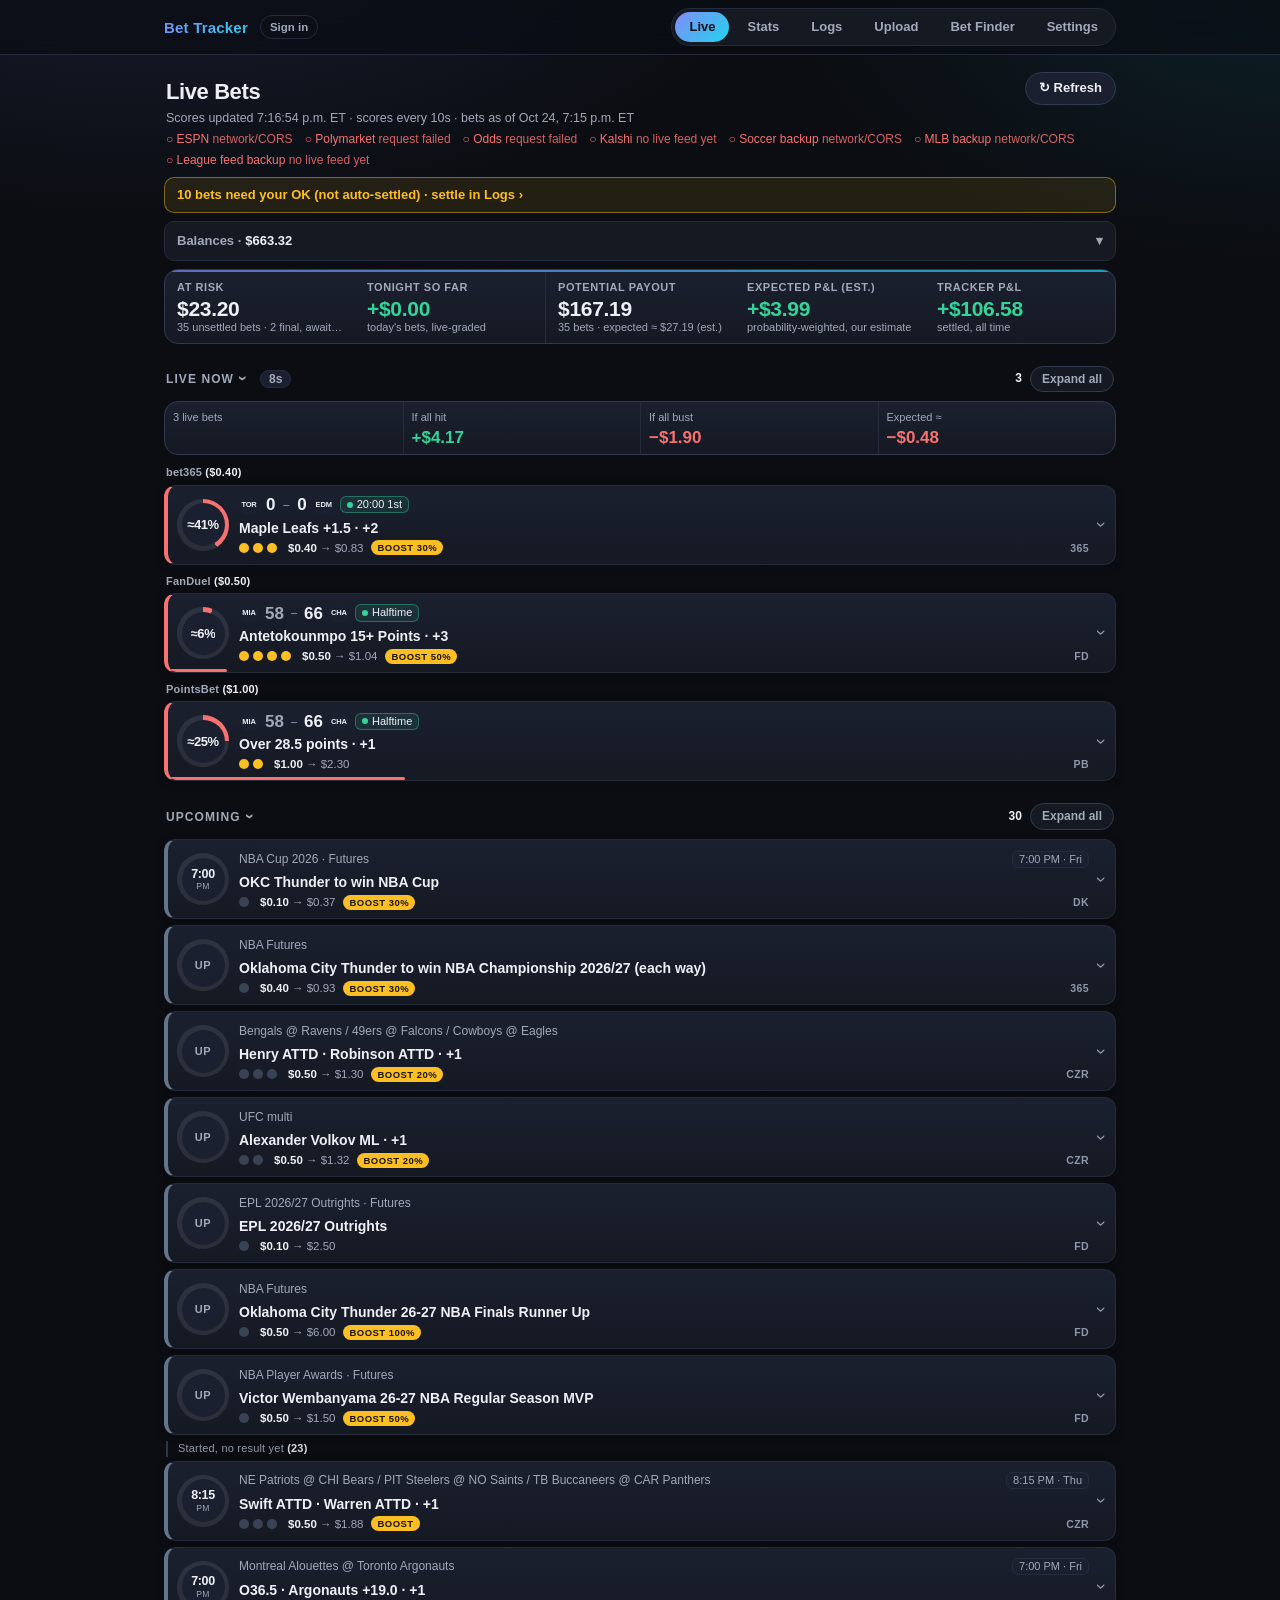
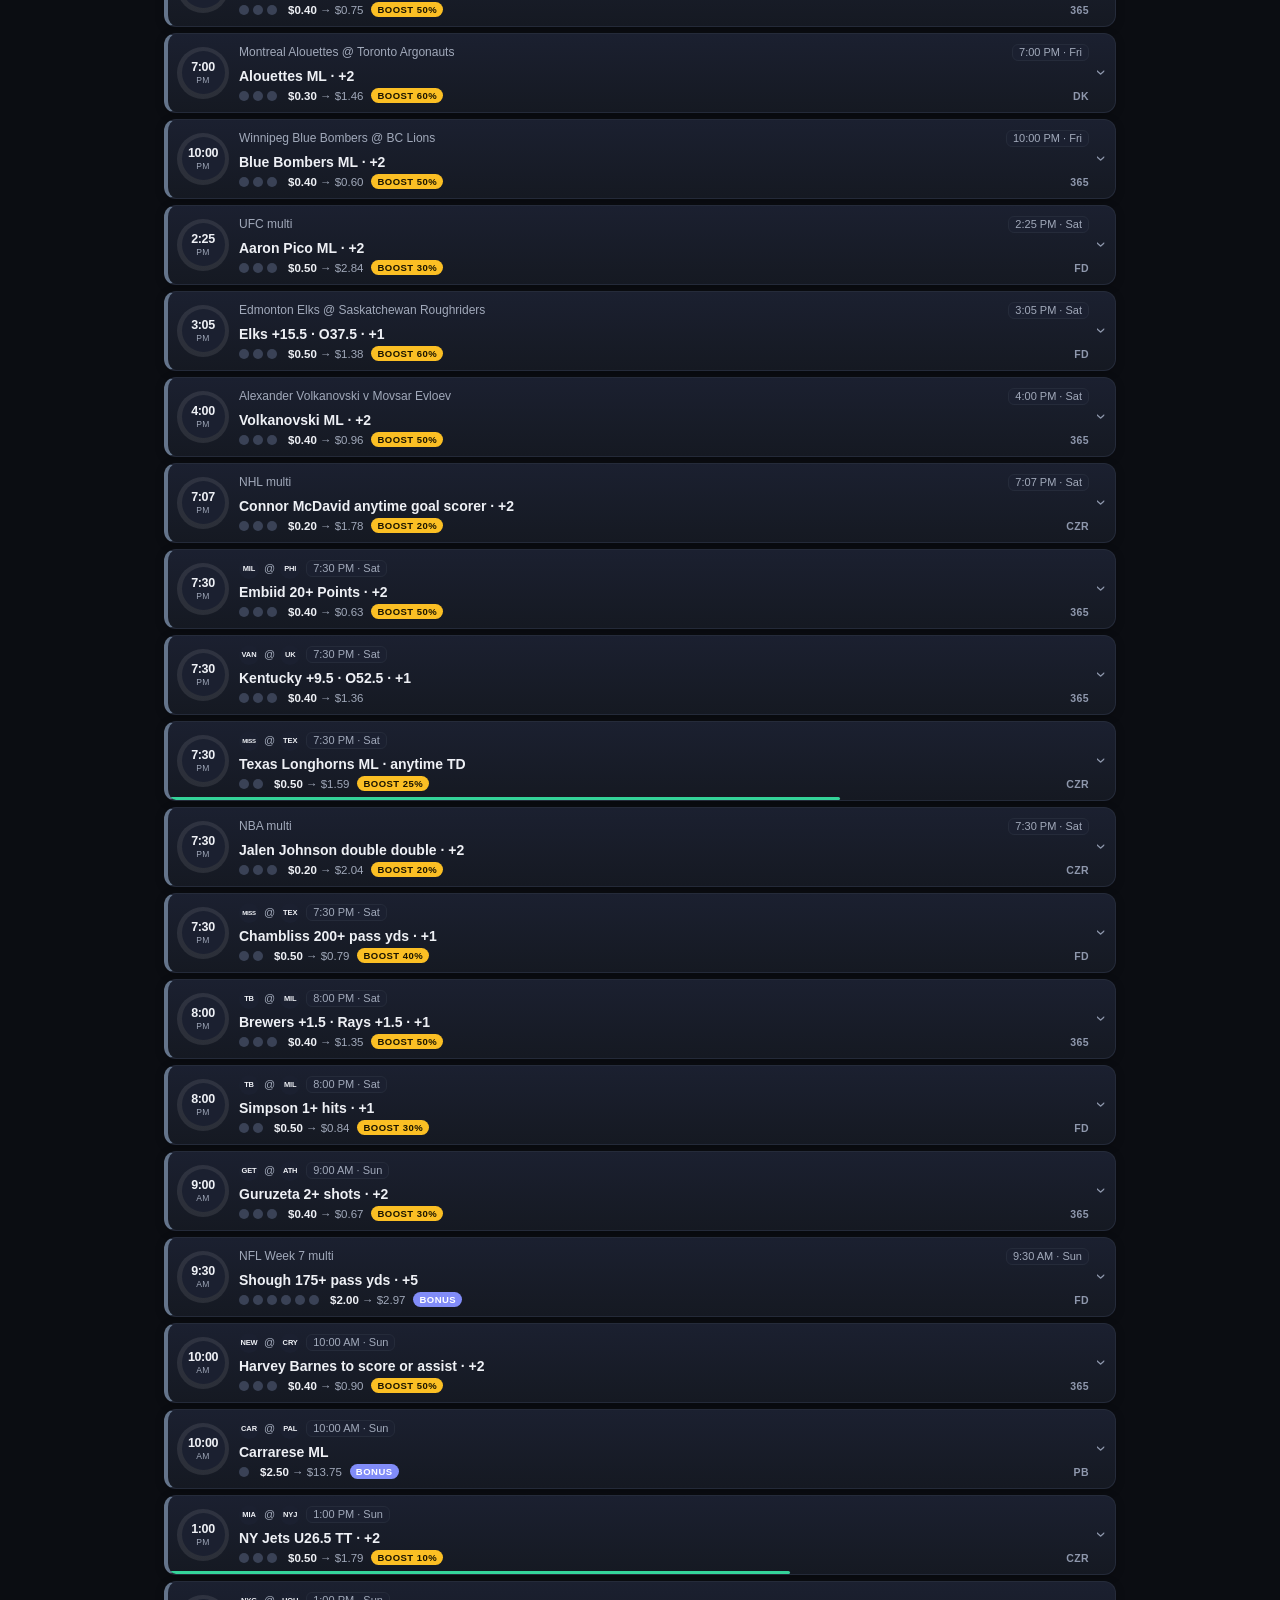
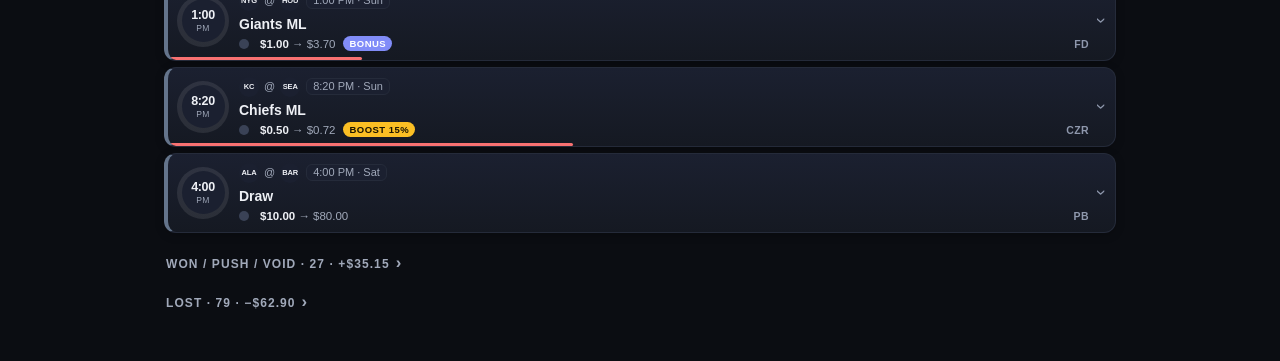
==== index.html @ 45ec4b55 "Fix 'can't compute' legs: double doubles, 1st-inning runs, 1st TD in 1st quarter; clear labels for f" ====
<!doctype html>
<html lang="en"><head>
<meta charset="utf-8">
<meta name="viewport" content="width=device-width,initial-scale=1,viewport-fit=cover">
<meta http-equiv="Content-Security-Policy" content="default-src 'none'; script-src 'self'; style-src 'self' 'unsafe-inline'; img-src 'self' data:; connect-src https://jzlfbpxcqerwtiurzsmu.supabase.co 'self' https://site.api.espn.com https://sports.core.api.espn.com https://api.github.com https://clob.polymarket.com https://gamma-api.polymarket.com https://api.actionnetwork.com https://statsapi.mlb.com https://api.sofascore.com; base-uri 'none'; form-action 'none'">
<meta name="referrer" content="no-referrer">
<meta name="robots" content="noindex,nofollow">
<meta name="theme-color" content="#0b0d12">
<title>Live Bets</title>
<link rel="stylesheet" href="assets/site.css?v=20261023-1">
<link rel="stylesheet" href="assets/home.css">
<link rel="stylesheet" href="assets/ui-board.css?v=2">
<link rel="stylesheet" href="assets/ui-visuals.css?v=2">
<link rel="stylesheet" href="assets/ui-bets.css?v=4">
<link rel="stylesheet" href="assets/ui-header.css?v=2">
<link rel="stylesheet" href="assets/ui-slip.css?v=2">
</head><body>
<nav class="site-nav" aria-label="Primary"><div class="in"><span class="brand">Bet Tracker</span><div class="links"><a href="index.html" aria-current="page">Live</a><a href="stats.html">Stats</a><a href="log.html">Logs</a><a href="upload.html">Upload</a><a href="finder.html">Bet Finder</a><a href="settings.html">Settings</a></div></div></nav>
<main class="wrap">
<div class="titlerow"><h1 class="page-title">Live Bets</h1><button class="btn" id="refresh" type="button" aria-label="Refresh now"><span class="ri" aria-hidden="true">↻</span> <span class="rl">Refresh</span></button></div>
<div class="page-sub meta" id="meta">Loading…</div>
<div class="feeds" id="feeds"></div>
<div class="autoh" id="autoh"></div>
<div class="review" id="review"></div>
<div class="bal" id="bal"></div>
<div class="sum" id="sum"></div>
<div class="sec fold" id="sec-live"><div class="h2row"><h2 class="sechead" data-sec="sec-live">Live now<span class="chev">›</span><span id="liveN"></span> <em id="cd" class="cd"></em></h2><button class="xall" data-sec="sec-live"></button></div><div class="secbody"><div id="livepl"></div><div id="live"></div></div></div>
<div class="sec fold" id="sec-up"><div class="h2row"><h2 class="sechead" data-sec="sec-up">Upcoming<span class="chev">›</span><span id="upN"></span></h2><button class="xall" data-sec="sec-up"></button></div><div class="secbody"><div id="bets"></div></div></div>
<div class="sec settled" id="sec-won"><div class="h2row"><h2 class="sechead" data-sec="sec-won"><span class="hl" id="wonHead">Won / Push</span><span class="chev">›</span></h2><button class="xall" data-sec="sec-won"></button></div><div class="secbody"><div class="retain">Bets older than 5 days move to the <a href="log.html#archive">archive</a>.</div><div id="wonCards"></div><div id="won"></div></div></div>
<div class="sec settled" id="sec-lost"><div class="h2row"><h2 class="sechead" data-sec="sec-lost"><span class="hl" id="lostHead">Lost</span><span class="chev">›</span></h2><button class="xall" data-sec="sec-lost"></button></div><div class="secbody"><div class="retain">Bets older than 5 days move to the <a href="log.html#archive">archive</a>.</div><div id="lostCards"></div><div id="lost"></div></div></div>
</main>
<script src="assets/vendor/supabase/supabase.js"></script><script src="assets/db.js?v=4"></script><script src="assets/home.js?v=20261026-2"></script>
<script src="assets/ui-board.js?v=2"></script><script src="assets/ui-visuals.js?v=2"></script><script src="assets/ui-bets.js?v=4"></script><script src="assets/ui-header.js?v=2"></script><script src="assets/ui-slip.js?v=2"></script></body></html>
---- assets/site.css ----
/* Shared design system for index.html (Live), stats.html (Stats), log.html (Logs). Dark, mobile-first. */
:root{
  --bg:#0b0d12;--bg2:#10131a;--card:#151922;--card2:#1b2030;--line:#252b3a;--line2:#313a4f;
  --txt:#eef0f5;--mut:#8f97a8;--dim:#8089a0;
  --win:#34d399;--lose:#f87171;--push:#fbbf24;--pre:#64748b;--accent:#818cf8;--accent2:#22d3ee;
  --grad:linear-gradient(135deg,#818cf8 0%,#22d3ee 100%);
  --r:14px;--r-sm:10px;--shadow:0 8px 28px rgba(0,0,0,.35);
  --font:ui-sans-serif,-apple-system,BlinkMacSystemFont,"Segoe UI",Roboto,"Helvetica Neue",Arial,sans-serif;
  --mono:ui-monospace,SFMono-Regular,Menlo,Consolas,monospace;
  color-scheme:dark;
}
*{box-sizing:border-box}
html{-webkit-text-size-adjust:100%}
body{margin:0;background:radial-gradient(1100px 520px at 12% -10%,rgba(129,140,248,.13),transparent 60%),radial-gradient(900px 480px at 100% 0,rgba(34,211,238,.09),transparent 55%),var(--bg);background-attachment:fixed;color:var(--txt);font:15px/1.4 var(--font);-webkit-font-smoothing:antialiased;padding:0 0 calc(28px + env(safe-area-inset-bottom))}
a{color:var(--accent2);text-decoration:none}a:hover{text-decoration:underline}
.wrap{max-width:980px;margin:0 auto;padding:12px 14px}
.muted{color:var(--mut)}.dim{color:var(--dim)}.pos{color:var(--win)}.neg{color:var(--lose)}.mono{font-family:var(--mono)}.num{font-variant-numeric:tabular-nums}

/* top nav */
.site-nav{position:sticky;top:0;z-index:50;backdrop-filter:blur(14px) saturate(1.4);-webkit-backdrop-filter:blur(14px) saturate(1.4);background:rgba(11,13,18,.72);border-bottom:1px solid var(--line);padding-top:env(safe-area-inset-top)}
.site-nav .in{max-width:980px;margin:0 auto;padding:8px 14px;display:flex;align-items:center;gap:12px}
.site-nav .brand{font-weight:800;letter-spacing:.2px;font-size:15px;background:var(--grad);-webkit-background-clip:text;background-clip:text;color:transparent;white-space:nowrap}
.site-nav .links{display:flex;gap:4px;margin-left:auto;background:var(--card);border:1px solid var(--line);border-radius:999px;padding:3px}
.site-nav .links a{color:var(--mut);font-size:13px;font-weight:600;padding:6px 14px;border-radius:999px;text-decoration:none;white-space:nowrap;transition:color .15s,background .15s}
.site-nav .links a:hover{color:var(--txt)}
.site-nav .links a[aria-current="page"]{color:#0b0d12;background:var(--grad)}

/* headings */
.page-title{font-size:24px;font-weight:800;letter-spacing:-.4px;margin:14px 2px 2px}
.page-sub{color:var(--mut);font-size:13px;margin:0 2px 12px}
.sec-title{font-size:12px;font-weight:700;color:var(--mut);text-transform:uppercase;letter-spacing:.09em;margin:22px 2px 9px}

/* surfaces */
.panel{background:linear-gradient(180deg,var(--card2),var(--card));border:1px solid var(--line);border-radius:var(--r);padding:14px;box-shadow:var(--shadow)}
.panel+.panel{margin-top:10px}
.panel h3{margin:0 0 10px;font-size:13px;color:var(--mut);font-weight:700;text-transform:uppercase;letter-spacing:.07em}

/* KPI tiles */
.kpis{display:grid;grid-template-columns:repeat(2,1fr);gap:8px}
@media(min-width:640px){.kpis{grid-template-columns:repeat(4,1fr)}}
.kpi{background:linear-gradient(180deg,var(--card2),var(--card));border:1px solid var(--line);border-radius:var(--r);padding:12px 13px;position:relative;overflow:hidden}
.kpi::before{content:"";position:absolute;inset:0 0 auto 0;height:2px;background:var(--grad);opacity:.7}
.kpi .l{font-size:11px;color:var(--mut);text-transform:uppercase;letter-spacing:.07em;font-weight:600}
.kpi .v{font-size:24px;font-weight:800;letter-spacing:-.5px;margin-top:3px;font-variant-numeric:tabular-nums}
.kpi .s{font-size:11.5px;color:var(--mut);margin-top:1px}

/* chips, pills, buttons, segmented control */
.chip{display:inline-flex;align-items:center;gap:5px;font-size:11px;font-weight:700;padding:3px 9px;border-radius:999px;background:var(--card2);border:1px solid var(--line);color:var(--mut);white-space:nowrap}
.chip.won,.chip.win{color:#052e1c;background:var(--win);border-color:transparent}
.chip.lost,.chip.lose{color:#3b0a0a;background:var(--lose);border-color:transparent}
.chip.push,.chip.void{color:#3a2a00;background:var(--push);border-color:transparent}
.btn{font:inherit;font-size:13px;font-weight:600;color:var(--txt);background:var(--card2);border:1px solid var(--line2);border-radius:999px;padding:7px 14px;cursor:pointer;transition:border-color .15s,background .15s}
.btn:hover{border-color:var(--accent)}.btn:focus-visible,.seg button:focus-visible,input:focus-visible,select:focus-visible,a:focus-visible{outline:2px solid var(--accent2);outline-offset:2px}
.seg{display:inline-flex;gap:3px;background:var(--card);border:1px solid var(--line);border-radius:999px;padding:3px;max-width:100%;flex-wrap:wrap;border-radius:16px}
.seg button{font:inherit;font-size:12.5px;font-weight:600;color:var(--mut);background:none;border:0;border-radius:999px;padding:6px 13px;cursor:pointer;white-space:nowrap}
.seg button[aria-selected="true"],.seg button.on{color:#0b0d12;background:var(--grad)}
input[type=search],input[type=text],select{font:inherit;font-size:14px;color:var(--txt);background:var(--card);border:1px solid var(--line2);border-radius:var(--r-sm);padding:9px 12px;min-width:0}
input::placeholder{color:var(--dim)}

/* tables */
.tbl-wrap{border:1px solid var(--line);border-radius:var(--r);background:var(--card)}
table.tbl{width:100%;border-collapse:collapse;font-size:13px;font-variant-numeric:tabular-nums}
.tbl th{position:sticky;top:0;text-align:left;font-size:11px;text-transform:uppercase;letter-spacing:.07em;color:var(--mut);background:var(--card2);padding:9px 11px;border-bottom:1px solid var(--line);white-space:nowrap}
.tbl td{padding:9px 11px;border-bottom:1px solid var(--line);vertical-align:top}
.tbl tr:last-child td{border-bottom:0}.tbl tbody tr:hover td{background:rgba(129,140,248,.06)}
.tbl .r{text-align:right}
/* no scroll bars anywhere: tables fit the screen and wrap instead of scrolling */
table.tbl{table-layout:auto;max-width:100%}.tbl td,.tbl th{overflow-wrap:anywhere;word-break:break-word}
@media(max-width:759px){.tbl th{white-space:normal;padding:7px 5px;font-size:10px;letter-spacing:.02em}.tbl td{padding:7px 5px;font-size:12px}.tbl td.pk{min-width:0;max-width:none}}
img,svg,video,canvas,pre{max-width:100%}pre{white-space:pre-wrap;overflow-wrap:anywhere}

/* utility */
.row{display:flex;align-items:center;gap:8px}.row.sb{justify-content:space-between}.grow{flex:1;min-width:0}
.grid2{display:grid;gap:10px}@media(min-width:760px){.grid2{grid-template-columns:1fr 1fr}}
.empty{color:var(--mut);text-align:center;padding:26px 10px;font-size:14px}
.skeleton{background:linear-gradient(90deg,var(--card) 25%,var(--card2) 50%,var(--card) 75%);background-size:200% 100%;animation:sk 1.3s infinite;border-radius:var(--r-sm);min-height:18px}
@keyframes sk{to{background-position:-200% 0}}
.foot{color:var(--dim);font-size:11.5px;text-align:center;margin:24px 0 4px}
@media(prefers-reduced-motion:reduce){*{animation:none!important;transition:none!important}}

@media(max-width:430px){.site-nav .links a{padding:6px 9px;font-size:12.5px}.site-nav .brand{font-size:13.5px}.site-nav .in{gap:8px}}
/* nav: all five tabs fit on narrow phones; brand wraps above the links */
.site-nav .links{min-width:0}
@media(max-width:520px){.site-nav .in{flex-wrap:wrap;row-gap:6px}.site-nav .links{margin-left:0;width:100%;justify-content:space-between}.site-nav .links a{padding:6px 8px;font-size:12.5px;flex:1 1 auto;text-align:center}}
@media(max-width:380px){.site-nav .links a{padding:6px 5px;font-size:12px}}
.site-nav .acct{font-size:11.5px;font-weight:700;color:var(--mut);text-decoration:none;border:1px solid var(--line);border-radius:999px;padding:3px 9px;max-width:110px;overflow:hidden;text-overflow:ellipsis;white-space:nowrap}
.site-nav .acct:hover{color:var(--txt)}
---- assets/home.css ----
/* Live page (index.html). Builds on assets/site.css tokens. */
:root{--fg:var(--txt);--pre-bar:#94a3b8;--amber:#fbbf24;--amber-bg:rgba(251,191,36,.09);--amber-line:rgba(251,191,36,.38)}
h2{font-size:12px;font-weight:700;color:var(--mut);text-transform:uppercase;letter-spacing:.09em;margin:22px 2px 9px}
.meta{color:var(--mut);font-size:12px}
.page-sub.meta{font-size:12.5px;margin-bottom:8px}.page-title{font-size:22px;margin-top:10px}
.num,.nums b,.cright,.csub,.bal b,.sum b,.lsc{font-variant-numeric:tabular-nums}

/* auto-update health + needs-review */
.autoh{font-size:12px;color:var(--mut);margin:0 2px;display:flex;align-items:center;gap:6px}
.autoh:not(:empty):not(.bad)::before{content:"";width:7px;height:7px;border-radius:50%;background:var(--win);box-shadow:0 0 0 3px rgba(52,211,153,.15);flex-shrink:0}
.autoh.bad{color:#fff;background:linear-gradient(135deg,#b3261e,#8f1d17);border:1px solid rgba(248,113,113,.5);border-radius:var(--r-sm);padding:7px 10px;margin-top:6px;font-weight:600;box-shadow:0 4px 14px rgba(179,38,30,.25)}
.review{margin-top:8px}.review:empty{display:none}
.review details{background:linear-gradient(180deg,rgba(251,191,36,.14),rgba(251,191,36,.07));border:1px solid var(--amber-line);border-radius:var(--r-sm);padding:9px 11px;font-size:13px}
.review summary{cursor:pointer;font-weight:700;color:var(--amber)}
.review .ri{border-top:1px solid var(--amber-line);padding:6px 0 2px;margin-top:7px}.review .ri small{display:block;color:#ecdcae}

/* balance + summary tiles (same look as .kpi) */
.bal,.sum,.rsum{display:grid;grid-template-columns:repeat(2,1fr);gap:6px}
.bal{margin-top:10px}.sum{margin-top:6px}.rsum{margin:2px 0 8px}
.bal>div,.sum>div,.rsum>div{background:linear-gradient(180deg,var(--card2),var(--card));border:1px solid var(--line);border-radius:var(--r);position:relative;overflow:hidden}
.bal>div{padding:6px 10px;display:flex;justify-content:space-between;align-items:center;gap:6px;min-width:0}
.bal .tot{grid-column:1/-1;font-weight:700;font-size:16px;border-color:var(--line2)}
.bal .tot::before,.sum>div::before{content:"";position:absolute;inset:0 0 auto 0;height:2px;background:var(--grad);opacity:.7}
.bal .bn{min-width:0;overflow:hidden;text-overflow:ellipsis;white-space:nowrap;color:var(--mut);font-size:13px;font-weight:600}
.bal .tot .bn{color:var(--txt)}
.bal .bv{display:flex;flex-direction:column;align-items:flex-end;flex-shrink:0;line-height:1.2;text-align:right}.bal .bv b{white-space:nowrap}.bal .bv .wag{margin-top:1px}
.sum>div{padding:7px 10px;font-size:10px;color:var(--mut);text-transform:uppercase;letter-spacing:.04em;font-weight:600;white-space:nowrap}
.sum small{display:block;font-size:10.5px;white-space:normal;line-height:1.25;color:var(--mut);text-transform:none;letter-spacing:0;font-weight:400}
.sum b{display:block;color:var(--txt);font-size:17px;letter-spacing:-.3px;font-weight:800;text-transform:none;margin:0}
.sum b.pos{color:var(--win)}.sum b.neg{color:var(--lose)}
.sum .wide{grid-column:1/-1}
.rsum>div{padding:7px 9px;font-size:11px;color:var(--mut)}.rsum b{display:block;color:var(--txt);font-size:15px}
@media(min-width:700px){.bal{grid-template-columns:repeat(4,1fr)}.bal .tot{grid-column:auto}.sum{grid-template-columns:repeat(5,1fr)}.sum .wide{grid-column:auto}}

/* cards */
.card{background:linear-gradient(180deg,var(--card2),var(--card));border:1px solid var(--line);border-left:4px solid var(--pre);border-radius:12px;padding:0;overflow:hidden;margin-bottom:6px;box-shadow:0 2px 10px rgba(0,0,0,.22);transition:border-color .2s,box-shadow .2s}
.card.open{box-shadow:var(--shadow);border-color:var(--line2)}
.card.WINNING,.card.WON{border-left-color:var(--win)}.card.LOSING,.card.LOST{border-left-color:var(--lose)}.card.PUSH,.card.TIED,.card.NEUTRAL{border-left-color:var(--push)}
.card.LIVE,.card.PENDING{border-left-color:var(--pre-bar)}
.top{display:flex;justify-content:space-between;align-items:center;gap:8px}
.tag{font-size:11px;font-weight:700;color:var(--mut);text-transform:uppercase;letter-spacing:.06em}
.pill{font-size:11px;font-weight:800;padding:3px 8px;border-radius:999px;background:var(--pre);color:#fff;white-space:nowrap;letter-spacing:.01em}
.pill.WINNING,.pill.WON{background:var(--win);color:#052e1c}.pill.LOSING,.pill.LOST{background:var(--lose);color:#3b0a0a}.pill.PUSH,.pill.TIED,.pill.NEUTRAL{background:var(--push);color:#3a2a00}
.pill.LIVE,.pill.PENDING{background:#475569;color:#fff}
.crow{display:flex;align-items:center;gap:7px;min-height:40px;padding:4px 9px 5px 7px;position:relative;cursor:pointer;-webkit-tap-highlight-color:transparent;user-select:none;transition:background .15s}
.crow:hover{background:rgba(129,140,248,.05)}
.crow .pill{font-size:10px;padding:3px 6px;min-width:84px;text-align:center;display:block}
.pillw{display:flex;flex-direction:column;align-items:center;flex-shrink:0;width:92px;gap:2px}.psub{font-size:8.5px;line-height:1.1;color:var(--mut);text-align:center;max-width:92px}.psub:empty{display:none}
.cmid{flex:1;min-width:0}.clbl{font-weight:700;font-size:13.5px;white-space:nowrap;overflow:hidden;text-overflow:ellipsis}
.csub{font-size:10px;color:var(--mut);white-space:nowrap;overflow:hidden;text-overflow:ellipsis}.csub b{color:var(--txt);font-weight:600}
.cneed{font-size:11.5px;font-weight:600;color:var(--amber);margin-top:1px;line-height:1.25;white-space:nowrap;overflow:hidden;text-overflow:ellipsis}
.cright{text-align:right;font-size:12px;white-space:nowrap;flex-shrink:0;max-width:42%;overflow:hidden;text-overflow:ellipsis}.cright small{display:block;font-size:10px;color:var(--mut)}
.chev{color:var(--dim);font-size:16px;transition:transform .2s,color .15s;flex-shrink:0}.card.open .chev{transform:rotate(90deg);color:var(--accent2)}
.mini{position:absolute;left:0;bottom:0;height:3px;border-radius:0 2px 2px 0;transition:width .9s linear,background .3s}
.cbody{display:none;padding:2px 12px 11px;border-top:1px solid var(--line);background:rgba(0,0,0,.12)}.card.open .cbody{display:block}
.pick{font-size:17px;font-weight:700;margin:4px 0 2px}.ev{color:var(--mut);font-size:13px}
.nums{display:flex;flex-wrap:wrap;gap:4px 14px;font-size:13px;margin-top:6px}.nums span b{color:var(--txt)}.nums span{color:var(--mut)}
.score{margin-top:8px;padding:8px 10px;background:rgba(7,9,13,.55);border:1px solid var(--line);border-radius:var(--r-sm);font-variant-numeric:tabular-nums}
.score .row{display:flex;justify-content:space-between;gap:8px}.score .det{color:var(--mut);font-size:12px;margin-top:2px}
.score .live{color:var(--win);font-weight:700}
.leg{display:flex;justify-content:space-between;gap:8px;font-size:13px;padding:5px 0;border-top:1px solid var(--line)}.leg:first-child{border-top:0}
.leg .pill{font-size:10px;padding:2px 6px;flex-shrink:0;align-self:flex-start}
.wag{font-style:normal;font-size:11px;color:var(--mut);font-weight:500;white-space:nowrap}
.bkh{font-size:11px;color:var(--mut);font-weight:600;margin:9px 2px 4px;letter-spacing:.2px}.bkh b{color:var(--txt);font-weight:600}.bkh:first-child{margin-top:2px}
.set{font-size:13px;display:flex;justify-content:space-between;gap:8px;padding:7px 10px;margin-bottom:4px;background:var(--card);border:1px solid var(--line);border-radius:var(--r-sm)}
.wp{margin-top:8px}.wp .lbl{display:flex;justify-content:space-between;gap:8px;font-size:12px;color:var(--mut);margin-bottom:3px}.wp .lbl b{color:var(--txt);font-size:13px}
.wp .track{height:8px;background:#232938;border-radius:99px;overflow:hidden}.wp .fill{height:100%;border-radius:99px;transition:width .8s ease,background .3s}
.wp.est .fill{opacity:.85;background-image:repeating-linear-gradient(45deg,rgba(255,255,255,.18) 0 4px,transparent 4px 8px);transition:width .9s linear,background .3s}
.wp .note{font-size:11px;color:var(--mut);margin-top:2px}

/* section headers */
.h2row{display:flex;align-items:center;justify-content:space-between;gap:8px;margin:22px 2px 9px}.h2row h2{margin:0;flex:1}
.h2row h2.sechead{cursor:pointer;user-select:none}
h2 span{text-transform:none;letter-spacing:0;color:var(--txt);float:right;font-weight:700}
.h2row h2 .hl{float:none;color:inherit;letter-spacing:inherit;text-transform:inherit;font-weight:inherit}
.h2row h2 .chev{display:inline-block;margin:0 4px 0 6px;float:none;font-size:1.4em;line-height:1;color:var(--mut)}.sec.open .h2row h2 .chev{transform:rotate(90deg)}
.xall{font:inherit;background:var(--card);border:1px solid var(--line2);color:var(--mut);border-radius:999px;font-size:11px;font-weight:600;padding:4px 11px;flex-shrink:0;cursor:pointer;transition:border-color .15s,color .15s}
.xall:hover{border-color:var(--accent);color:var(--txt)}.xall:focus-visible,.sechead:focus-visible{outline:2px solid var(--accent2);outline-offset:2px}
.sec.settled:not(.open) .xall{display:none!important}
.sec.fold .chev{transform:rotate(90deg)}.sec.fold.shut .chev{transform:none}.sec.fold.shut .secbody{display:none}.sec.fold.shut .xall{display:none!important}
.sec.settled .secbody{display:none}.sec.settled.open .secbody{display:block}
.retain{font-size:11.5px;color:var(--mut);margin:0 2px 8px}
.cd{font-style:normal;font-size:11px;font-weight:600;color:var(--mut);background:var(--card2);border:1px solid var(--line);border-radius:999px;padding:1px 8px;margin-left:6px;letter-spacing:0;text-transform:none;font-variant-numeric:tabular-nums}.cd.busy{color:var(--win)}.cd.slow{color:var(--push)}
.sti{font-style:normal;font-size:9px;margin-right:3px}.sti.run{color:var(--win)}.sti.pause{color:var(--push)}.sti.brk,.sti.mlb{color:var(--mut)}
.stb{display:flex;align-items:center;gap:5px;font-size:12px;margin-top:4px}.stb .dot{width:7px;height:7px;border-radius:50%;background:var(--mut)}.stb.run .dot{background:var(--win)}.stb.pause .dot{background:var(--push)}.stb.pause{color:var(--push)}.stn{font-size:11px;color:var(--mut);margin-top:2px}

/* live detail */
.needbox{background:var(--amber-bg);border:1px solid var(--amber-line);border-radius:var(--r-sm);padding:8px 10px;margin:8px 0 4px}
.needbox .nh{font-size:11px;font-weight:700;letter-spacing:.06em;color:var(--amber);text-transform:uppercase;margin-bottom:3px}
.needbox div.nl{font-size:15px;font-weight:700;color:var(--txt);margin:2px 0}
.lgt{flex:1;min-width:0}.lbar{display:flex;align-items:center;gap:6px;margin-top:4px}.lbar .lt{flex:1;height:6px;border-radius:3px;background:#232938;overflow:hidden}.lbar .lf{height:100%;border-radius:3px;transition:width .6s}.lbar small{font-size:11px;color:var(--mut);white-space:nowrap}
.aln{font-size:12px;color:var(--mut);margin:6px 0 2px;font-variant-numeric:tabular-nums}.srcn{font-size:11px;color:var(--mut);margin-top:2px}
.ldet{margin:8px 0 4px;font-size:12.5px}.need{font-weight:600;margin-bottom:6px;line-height:1.35}
.chips{display:flex;flex-wrap:wrap;gap:4px 10px;align-items:center;margin-bottom:6px;color:var(--fg)}.chips>span{display:inline-flex;align-items:center;gap:5px}.chips small{color:var(--mut)}
.rz{background:#b3261e;color:#fff;border-radius:4px;padding:0 5px;font-size:11px;font-weight:700}.dia{vertical-align:middle}.cnt{font-variant-numeric:tabular-nums}
.lsc{border-collapse:collapse;font-size:11.5px;margin:2px 0 6px}.lsc th,.lsc td{padding:1px 6px;text-align:center;color:var(--mut)}.lsc td:first-child{text-align:left;color:inherit}.lsc td b{color:inherit}
.lastp{color:var(--mut);font-size:12px;display:-webkit-box;-webkit-line-clamp:2;-webkit-box-orient:vertical;overflow:hidden}
.spkw{display:flex;flex-direction:column;margin:4px 0 2px}.spk-t{font-size:11px;color:var(--mut)}.spk{background:rgba(255,255,255,.05);border-radius:4px}.spkw [data-spk]{display:flex;align-items:center;gap:8px}.spk-l,.spk-empty{font-size:11px;color:var(--mut)}
.rspl{font-size:11.5px;color:var(--mut);margin:2px 2px 4px;line-height:1.45}.rspl b{color:var(--txt);font-weight:600}.rnote{font-size:10.5px;color:var(--mut);margin:2px 2px 8px}
.foot{margin-top:26px}
/* picks/bet rows: long subtitles truncate instead of running under the right-hand label */
.cmid{overflow:hidden}.csub{overflow:hidden;text-overflow:ellipsis}.cright{min-width:0}
.titlerow{display:flex;align-items:center;justify-content:space-between;gap:10px}.titlerow .page-title{margin-right:auto}
#refresh{flex-shrink:0;padding:6px 13px}#refresh .ri{display:inline-block}#refresh.busy .ri{animation:rspin .8s linear infinite}#refresh:disabled{opacity:.7;cursor:default}
@keyframes rspin{to{transform:rotate(360deg)}}
.autoh:empty{display:none}
.review .rvlink{display:block;background:rgba(251,191,36,.1);border:1px solid rgba(251,191,36,.45);border-radius:10px;padding:8px 12px;font-size:13px;font-weight:600;color:var(--push);text-decoration:none}
.feeds{display:flex;flex-wrap:wrap;gap:4px 12px;font-size:11.5px;margin:-4px 2px 8px;color:var(--mut)}.feeds .fok{color:var(--win)}.feeds .fbad{color:var(--lose)}.feeds small{color:inherit;font-size:inherit;opacity:.85}.feeds:empty{display:none}
.bkh.sub{margin-top:6px;padding-left:10px;border-left:2px solid var(--line2);font-weight:500;opacity:.9}

/* live fun: players, play-by-play, swing, live P&L */
.plr,.tick{margin:8px 0 4px}.pt{font-size:11px;color:var(--mut);text-transform:uppercase;letter-spacing:.04em;margin-bottom:4px}
.pl{padding:5px 0;border-top:1px solid var(--line,rgba(255,255,255,.08))}.pn{font-weight:600;font-size:13px;display:flex;gap:6px;align-items:baseline}.pn small{color:var(--mut);font-weight:400}.pn i{margin-left:auto;font-style:normal;font-size:12px;color:var(--mut)}
.pc{display:flex;flex-wrap:wrap;gap:3px 12px;font-size:12px;color:var(--mut);margin-top:2px}.pc b{color:var(--fg)}.pc .hl b{color:var(--win)}
.pk{font-size:12px;color:var(--mut);margin-top:4px}.pk b{color:var(--fg)}
.tick ul{list-style:none;margin:0;padding:0}.tick li{font-size:12px;padding:3px 0 3px 8px;border-left:2px solid transparent;color:var(--mut);line-height:1.3}
.tick li time{display:inline-block;min-width:64px;color:var(--mut);opacity:.8;font-variant-numeric:tabular-nums;margin-right:4px}
.tick li.sc{color:var(--fg);font-weight:600}.tick li.mine{border-left-color:var(--win);color:var(--fg)}.tick .tg{font-size:11px;color:var(--mut);margin:4px 0 2px}
.swing{margin-left:6px;font-weight:600}.swing.pos{color:var(--win)}.swing.neg{color:var(--lose)}
.lpl{display:grid;grid-template-columns:repeat(4,1fr);gap:6px;margin:0 0 8px;padding:8px 10px;border-radius:10px;background:rgba(255,255,255,.04);font-size:11px;color:var(--mut)}
.lpl b{display:block;font-size:14px;margin-top:2px}.lpl b.pos{color:var(--win)}.lpl b.neg{color:var(--lose)}
@media(max-width:380px){.lpl{grid-template-columns:repeat(2,1fr)}}
---- assets/ui-board.css ----
/* ui-board */
.score.board{padding:8px 10px}
.score .brow{display:flex;align-items:center;gap:10px;padding:3px 0}
.tbadge{flex:none;width:28px;height:28px;border-radius:50%;display:inline-flex;align-items:center;justify-content:center;font-size:10px;font-weight:800;letter-spacing:-.02em;border:2px solid transparent;box-sizing:border-box;line-height:1;text-transform:uppercase}
.tbadge.sm{font-size:8px;letter-spacing:-.04em}
.score .bname{flex:1;min-width:0;overflow:hidden;text-overflow:ellipsis;white-space:nowrap;font-size:14px;color:var(--txt)}
.score .bscore{font-size:24px;line-height:1;font-weight:800;font-variant-numeric:tabular-nums;min-width:1.4em;text-align:right;border-radius:6px;padding:2px 4px;margin:-2px -4px -2px 0}
.brow.trail .bscore,.brow.trail .bname{color:var(--mut);font-weight:500}
.brow.trail .bscore{font-weight:600}
.brow.lead .bscore{color:var(--txt)}
.brow.tie .bscore{color:var(--txt);font-weight:700}
.score .bdet{display:flex;align-items:center;flex-wrap:wrap;gap:8px;margin-top:6px}
.livepill{display:inline-flex;align-items:center;gap:5px;font-size:11px;font-weight:800;letter-spacing:.06em;color:var(--win);background:rgba(52,211,153,.12);border:1px solid rgba(52,211,153,.35);border-radius:999px;padding:2px 8px 2px 7px}
.ldot{width:7px;height:7px;border-radius:50%;background:var(--win);animation:lbPulse 1.6s ease-in-out infinite}
@keyframes lbPulse{0%{box-shadow:0 0 0 0 rgba(52,211,153,.7);opacity:1}70%{box-shadow:0 0 0 6px rgba(52,211,153,0);opacity:.6}100%{box-shadow:0 0 0 0 rgba(52,211,153,0);opacity:1}}
.pchip{font-size:12px;color:var(--mut);background:var(--card2);border:1px solid var(--line);border-radius:6px;padding:2px 8px;font-variant-numeric:tabular-nums}
.pchip.fin{color:var(--txt);font-weight:600}
.flash{animation:lbFlash 1.2s ease-out}
@keyframes lbFlash{0%{background:rgba(251,191,36,.55);color:#fff;transform:scale(1.18)}40%{background:rgba(251,191,36,.3);transform:scale(1.06)}100%{background:transparent;transform:scale(1)}}
.tick li.newplay{animation:lbPlay 1.2s ease-out}
@keyframes lbPlay{0%{background:rgba(129,140,248,.35)}100%{background:transparent}}
@media (prefers-reduced-motion:reduce){.ldot,.flash,.tick li.newplay{animation:none!important}}
---- assets/ui-visuals.css ----
/* ui-visuals */
.uiv{margin:0 0 8px;display:flex;flex-direction:column;gap:8px}
.pips{display:flex;gap:3px;align-items:flex-end;max-width:100%}
.pip{flex:1 1 0;min-width:0;max-width:44px;text-align:center}
.pip i{display:block;height:6px;border-radius:3px;background:var(--line)}
.pip em{display:block;font-style:normal;font-size:9.5px;line-height:1.5;color:var(--mut);margin-top:2px;white-space:nowrap}
.pip.done i{background:var(--accent2,var(--accent))}
.pip.now i{background:var(--win);animation:uivPulse 1.4s ease-in-out infinite}
.pip.now em{color:var(--fg);font-weight:700}
@keyframes uivPulse{0%,100%{opacity:1}50%{opacity:.4}}
.uiv-bb{display:flex;align-items:center;gap:14px;flex-wrap:wrap}
.uiv-dia{flex:none}
.uiv-dia .paths{fill:none;stroke:var(--line);stroke-width:1.5}
.uiv-dia .base{fill:var(--card2);stroke:var(--mut);stroke-width:1.5}
.uiv-dia .base.on{fill:#f5c542;stroke:#f5c542}
.uiv-dia .plate{fill:var(--mut)}
.bbc{display:flex;flex-direction:column;gap:4px}
.bbc>div{display:flex;align-items:center;gap:7px}
.bbc b{width:10px;font-size:11px;color:var(--mut)}
.dots{display:inline-flex;gap:5px}
.dots i{width:10px;height:10px;border-radius:50%;border:1.5px solid var(--mut);box-sizing:border-box}
.dots.ball i.on{background:var(--win);border-color:var(--win)}
.dots.strike i.on{background:var(--push);border-color:var(--push)}
.dots.out i.on{background:var(--lose);border-color:var(--lose)}
.bbn{display:flex;flex-direction:column;gap:2px;font-size:12px;min-width:0}
.bbn small{color:var(--mut);font-size:10px}
.ldet:has(.uiv-bb) .chips>span:has(.dia){display:none}
.uiv-field .ffield{position:relative;display:flex;height:34px;border-radius:6px;overflow:hidden;border:1px solid var(--line);background:linear-gradient(180deg,#14532d,#166534)}
.ez{flex:0 0 8%;display:flex;align-items:center;justify-content:center;opacity:.85}
.ez em{font-style:normal;font-size:9px;font-weight:700;color:#fff;writing-mode:vertical-rl;transform:rotate(180deg);text-shadow:0 0 2px #000}
.ez.r em{transform:none}
.yd{position:relative;flex:1}
.tk{position:absolute;top:0;bottom:0;width:1px;background:rgba(255,255,255,.22)}
.tk.mid{background:rgba(255,255,255,.5)}
.rzt{position:absolute;top:0;bottom:0;width:20%;background:rgba(179,38,30,.4)}
.rzt.l{left:0}.rzt.r{right:0}
.los{position:absolute;top:0;bottom:0;width:2px;margin-left:-1px;background:#60a5fa}
.fdl{position:absolute;top:0;bottom:0;width:2px;margin-left:-1px;background:#facc15}
.ball{position:absolute;top:50%;width:18px;height:18px;margin:-9px 0 0 -9px;border-radius:50%;border:2px solid #fff;color:#fff;font-size:8px;display:flex;align-items:center;justify-content:center;box-sizing:border-box;text-shadow:0 0 2px #000}
.fcap{display:flex;gap:8px;align-items:center;margin-top:5px;font-size:12px;flex-wrap:wrap}
.fcap b{color:#fff;border-radius:4px;padding:0 6px;font-size:11px;text-shadow:0 0 2px #000}
.uiv-soc .sbar{position:relative;height:8px;border-radius:4px;background:var(--line)}
.sfill{position:absolute;left:0;top:0;bottom:0;border-radius:4px;background:var(--win)}
.snotch{position:absolute;top:-3px;bottom:-3px;width:2px;margin-left:-1px;background:var(--mut)}
.slab{display:flex;justify-content:space-between;align-items:baseline;margin-top:3px;font-size:12px}
.slab small{color:var(--mut);font-size:10px}
@media (prefers-reduced-motion:reduce){.pip.now i{animation:none}}
---- assets/ui-bets.css ----
/* ui-bets */
.uring{--p:0%;--c:#6b7488;flex:0 0 34px;width:34px;height:34px;border-radius:50%;align-self:flex-start;display:grid;place-items:center;background:conic-gradient(var(--c) var(--p),#232938 0)}
.uring i{font-style:normal;width:26px;height:26px;border-radius:50%;background:var(--card2,#161b26);display:grid;place-items:center;font-size:9.5px;font-weight:700;color:#e8ecf4;font-variant-numeric:tabular-nums;letter-spacing:-.3px}
.leg.uir{align-items:flex-start}
.leg.uir .lbar{display:none}
.uone{display:inline-block;margin:1px 0 0;padding:1px 6px;border-radius:999px;font-size:9.5px;font-weight:800;letter-spacing:.06em;color:#1a1400;background:var(--push,#f5c542);line-height:1.5}
.card.oneaway{border-left-color:var(--push,#f5c542);box-shadow:0 2px 10px rgba(0,0,0,.22),0 0 14px rgba(245,197,66,.22)}
@keyframes uiHitRow{0%{background:rgba(52,211,153,.55)}100%{background:rgba(52,211,153,0)}}
@keyframes uiPop{0%{transform:scale(1)}40%{transform:scale(1.35)}100%{transform:scale(1)}}
@keyframes uiBust{0%{background:rgba(239,68,68,.35)}100%{background:rgba(239,68,68,0)}}
@keyframes uiCard{0%{box-shadow:0 0 0 0 rgba(52,211,153,.7)}100%{box-shadow:0 0 0 14px rgba(52,211,153,0)}}
.leg.hit{animation:uiHitRow 1.2s ease-out both;border-radius:6px}
.leg.hit .pill{animation:uiPop .6s ease-out both}
.leg.hit .pill::before{content:"\2713 "}
.leg.bust{animation:uiBust 1.2s ease-out both;border-radius:6px}
.card.hit{animation:uiCard 1.2s ease-out both}
.card.bust{animation:uiBust 1.2s ease-out both}

.uring.u7 i{font-size:8px}.uring.u9 i{font-size:9px}.leg.uir{min-height:46px}

.uring.up i{font-size:9.5px}.uring.none{--c:#6b7488}.uring.none i{color:#8f98ad}
---- assets/ui-header.css ----
/* ui-header: compact summary bar, balances drawer, typography, a11y. Loaded after home.css. */
body{--mut:#a1a9ba;--dim:#8f98ad}

/* ---- compact summary bar (#sum) ---- */
#sum.sum{display:grid;grid-template-columns:1fr 1fr;gap:0;margin-top:8px;border:1px solid var(--line2);border-radius:var(--r);background:linear-gradient(180deg,var(--card2),var(--card));overflow:hidden;position:relative}
#sum.sum::before{content:"";position:absolute;inset:0 0 auto 0;height:2px;background:var(--grad);opacity:.7;z-index:1}
#sum.sum>div{background:none;border:0;border-radius:0;padding:9px 12px 8px;font-size:11px;letter-spacing:.05em;min-width:0;overflow:hidden;border-top:1px solid var(--line)}
#sum.sum>div::before{display:none}
#sum.sum>div:nth-child(-n+2){border-top:0;padding-top:11px}
#sum.sum>div:nth-child(even){border-left:1px solid var(--line)}
#sum.sum b{font-size:21px;line-height:1.15;margin-top:1px}
#sum.sum small{font-size:11px;line-height:1.25;overflow:hidden;text-overflow:ellipsis;white-space:nowrap}
#sum.sum>div.wide{grid-column:1/-1;border-left:0;display:flex;align-items:baseline;justify-content:space-between;gap:10px;padding-top:7px;padding-bottom:7px}
#sum.sum>div.wide b{display:inline;font-size:19px;order:2;margin-left:auto}
#sum.sum>div.wide small{display:none}
@media(min-width:700px){
  #sum.sum{grid-template-columns:repeat(5,1fr)}
  #sum.sum>div,#sum.sum>div:nth-child(-n+2){border-top:0;padding-top:10px}
  #sum.sum>div:nth-child(even){border-left:0}
  #sum.sum>div+div{border-left:1px solid var(--line)}
  #sum.sum>div.wide{display:block;grid-column:auto;padding-top:10px;padding-bottom:8px}
  #sum.sum>div.wide b{display:block;font-size:21px;margin-left:0}
  #sum.sum>div.wide small{display:block}
}

/* live strip joins the bar look */
#livepl .lpl{grid-template-columns:repeat(4,1fr);gap:0;padding:0;margin:0 0 10px;background:linear-gradient(180deg,var(--card2),var(--card));border:1px solid var(--line2);border-radius:var(--r);font-size:11px;overflow:hidden}
#livepl .lpl>*{padding:8px 8px 7px;min-width:0}
#livepl .lpl>*+*{border-left:1px solid var(--line)}
#livepl .lpl b{font-size:17px;line-height:1.15;font-weight:800}
@media(max-width:330px){#livepl .lpl{grid-template-columns:repeat(2,1fr)}#livepl .lpl>*:nth-child(3){border-left:0}#livepl .lpl>*:nth-child(n+3){border-top:1px solid var(--line)}}

/* ---- balances drawer ---- */
.bal-toggle>span{margin-left:auto}
@media(max-width:699px){#sum.sum>div:nth-child(2) small,#sum.sum>div:nth-child(4) small{display:none}}
.bal-toggle{display:flex;align-items:center;justify-content:flex-start;gap:4px;width:100%;min-height:40px;margin-top:8px;padding:8px 12px;font:inherit;font-size:13px;font-weight:600;color:var(--mut);background:var(--card);border:1px solid var(--line);border-radius:var(--r-sm);cursor:pointer;text-align:left}
.bal-toggle:hover{border-color:var(--accent);color:var(--txt)}
.bal-toggle b{color:var(--txt);font-weight:700;font-variant-numeric:tabular-nums}
#bal.bal-collapsed{display:none}
#bal.bal{margin-top:6px}

/* ---- typography / tap targets ---- */
.psub{font-size:11px;line-height:1.15;max-width:96px}
.csub{font-size:12px}
.pill,.crow .pill,.leg .pill{font-size:11.5px}
.crow .pill{padding:3px 4px;min-width:0;width:100%}
.crow{min-height:56px}
.pillw{width:96px}
.cright{max-width:44%;font-size:12.5px}
.cright small{font-size:11.5px}
.clbl{font-size:14px}
.cneed{font-size:12px}
.feeds{font-size:12px}
.autoh,.retain,.xall,.cd{font-size:12px}
.bal .bn{font-size:13.5px}
.wp .note,.rnote,.srcn,.pt,.tick .tg,.lastp{font-size:12px}
@media(max-width:400px){.pillw{width:88px}.psub{max-width:88px;font-size:10.5px}.crow .pill{font-size:11px}.cright{max-width:40%}}

/* ---- focus ---- */
.crow:focus-visible,.sechead:focus-visible,.bal-toggle:focus-visible,#refresh:focus-visible{outline:2px solid var(--accent2);outline-offset:-2px;border-radius:8px}
.sechead:focus-visible{outline-offset:2px}
---- assets/ui-slip.css ----
/* ui-slip: mini-scoreboard minimized bet slip. Everything is scoped to .sl; the old row layout is only overridden when .crow contains .sl. */
@property --p{syntax:'<number>';inherits:false;initial-value:0}

.crow:has(> .sl){display:flex;align-items:center;gap:6px;min-height:78px;height:78px;padding:8px 8px 8px 9px;box-sizing:border-box}
.crow:has(> .sl) .chev{margin-left:0;flex:none;font-size:18px;width:12px;text-align:center}
.sl{display:flex;align-items:center;gap:10px;flex:1;min-width:0;position:relative}
.sl .slm{flex:1;min-width:0;display:flex;flex-direction:column;gap:3px}
.sl .sl1,.sl .sl2,.sl .sl3{min-width:0;white-space:nowrap}

/* ---- win-chance ring ---- */
.sl .slr{--c:var(--pre);position:relative;flex:none;width:52px;height:52px;border-radius:50%;display:grid;place-items:center;
  background:conic-gradient(var(--c) calc(var(--p) * 1%),rgba(255,255,255,.09) 0);transition:--p .9s ease-out}
.sl .slr::before{content:"";position:absolute;inset:4.5px;border-radius:50%;background:var(--card2)}
.card.WINNING .sl .slr,.card.WON .sl .slr{--c:var(--win)}
.card.LOSING .sl .slr,.card.LOST .sl .slr{--c:var(--lose)}
.card.NEUTRAL .sl .slr,.card.PUSH .sl .slr,.card.TIED .sl .slr{--c:var(--push)}
.card.LIVE .sl .slr{--c:var(--accent2)}
.card.NOT_STARTED .sl .slr{--c:var(--pre)}
.sl .slr .pill,.sl .slr .slt{grid-area:1/1}
.sl .slr .pill{position:relative;z-index:1;display:block;width:auto;min-width:0;max-width:42px;padding:0;margin:0;border-radius:0;background:none;color:var(--txt);
  font-size:13px;font-weight:800;line-height:1;letter-spacing:-.03em;text-align:center;font-variant-numeric:tabular-nums;overflow:hidden;text-overflow:clip}
.card.LIVE .sl .slr .pill{font-size:9px;letter-spacing:-.02em;color:var(--accent2)}
.card.WON .sl .slr .pill,.card.LOST .sl .slr .pill,.card.NOT_STARTED .sl .slr .pill{font-size:0}
.card.WON .sl .slr .pill::before{content:"\2713";font-size:23px;color:var(--win)}
.card.LOST .sl .slr .pill::before{content:"\2717";font-size:23px;color:var(--lose)}
.card.PUSH .sl .slr .pill,.card.TIED .sl .slr .pill{font-size:10px}
.sl .slr .slt{display:none;position:relative;z-index:1;text-align:center;line-height:1;color:var(--txt)}
.sl .slr .slt b{display:block;font-size:12.5px;font-weight:800;letter-spacing:-.03em;font-variant-numeric:tabular-nums}
.sl .slr .slt small{display:block;font-size:8.5px;color:var(--mut);margin-top:2px;letter-spacing:.04em}
.card.NOT_STARTED .sl .slr .slt{display:block}
.card.NOT_STARTED .sl .slr .slt b:only-child{font-size:11px;color:var(--mut);letter-spacing:.05em}
/* LIVE without a probability pulses */
.card.LIVE .sl .slr{animation:slLive 1.8s ease-in-out infinite}
@keyframes slLive{0%,100%{box-shadow:0 0 0 0 rgba(34,211,238,.45)}60%{box-shadow:0 0 0 6px rgba(34,211,238,0)}}
.sl .slr.pulse{animation:slPulse 1s ease-out}
@keyframes slPulse{0%{box-shadow:0 0 0 0 var(--c);transform:scale(1.14)}35%{transform:scale(1.06)}100%{box-shadow:0 0 0 10px transparent;transform:scale(1)}}

/* ---- line 1: mini scoreboard ---- */
.sl .sl1{display:flex;align-items:center;gap:6px;height:22px;overflow:hidden;font-size:12px}
.sl .slg{display:inline-flex;align-items:center;gap:4px;flex:none}
.sl .slg .tbadge{width:20px;height:20px;font-size:7.5px;border-width:1.5px}
.sl .slg .tbadge.sm{font-size:6px}
.sl .sls{display:inline-block;font-size:17px;line-height:1;font-weight:800;font-variant-numeric:tabular-nums;min-width:.9em;text-align:center;border-radius:5px;padding:1px 2px}
.sl .sls.trail{color:var(--mut);font-weight:600}
.sl .sls.lead,.sl .sls.tie{color:var(--txt)}
.sl .slat{color:var(--mut);font-size:11px;padding:0 1px}
.sl .slc{display:inline-flex;align-items:center;gap:4px;flex:none;min-width:0;font-size:11px;line-height:1.2;color:var(--mut);background:var(--card2);border:1px solid var(--line);border-radius:6px;padding:1px 6px;white-space:nowrap;overflow:hidden;text-overflow:ellipsis;font-variant-numeric:tabular-nums}
.sl .slc.live{flex:0 1 auto;color:var(--txt);border-color:rgba(52,211,153,.4);background:rgba(52,211,153,.1)}
.sl .slc.fin{color:var(--txt);font-weight:600}
.sl .slc.more{flex:none;color:var(--accent2);border-color:rgba(34,211,238,.3);background:rgba(34,211,238,.08)}
.sl .slc .ldot{width:6px;height:6px;flex:none;border-radius:50%;background:var(--win);animation:lbPulse 1.6s ease-in-out infinite}
.sl .slc .sti{margin-right:0}
.sl .slt1{flex:1 1 auto;min-width:0;overflow:hidden;text-overflow:ellipsis;font-size:12px;color:var(--mut)}

/* ---- line 2: title ---- */
.sl .sl2{height:18px;line-height:18px;overflow:hidden;text-overflow:ellipsis;font-size:14px;font-weight:700;color:var(--txt)}

/* ---- line 3: dots, payout, tags (items that do not fit wrap out of the fixed-height row) ---- */
.sl .sl3{display:flex;flex-wrap:wrap;align-items:center;column-gap:8px;height:16px;overflow:hidden;font-size:11.5px;line-height:16px;color:var(--mut)}
.sl .sld{display:inline-flex;align-items:center;gap:4px;flex:none;height:16px;padding:0 3px 0 3px;margin-left:-3px}
.sl .dw{display:inline-flex;align-items:center;gap:2px}
.sl .d{display:inline-block;width:10px;height:10px;border-radius:50%;box-sizing:border-box;background:#3a4256}
.sl .d.hit{background:var(--win)}
.sl .d.lost{background:var(--lose)}
.sl .d.push{background:transparent;border:2px solid var(--push)}
.sl .d.live{background:var(--push);animation:slDot 1.4s ease-in-out infinite}
.sl .d.wait{background:#3a4256}
@keyframes slDot{0%,100%{box-shadow:0 0 0 0 rgba(251,191,36,.6)}60%{box-shadow:0 0 0 3px rgba(251,191,36,0)}}
.sl .dw em,.sl .dmore{font-style:normal;font-size:9.5px;font-weight:700;color:var(--mut);font-variant-numeric:tabular-nums}
.sl .uone{flex:none;margin:0;padding:0 6px;font-size:9px;line-height:15px}
.sl .slp{flex:none;color:var(--mut);font-variant-numeric:tabular-nums}
.sl .slp b{color:var(--txt);font-weight:600}
.sl .slt2{flex:none;font-size:9.5px;font-weight:800;letter-spacing:.05em;line-height:15px;padding:0 6px;border-radius:999px}
.sl .slt2.bo{color:#1a1400;background:var(--push)}
.sl .slt2.bn{color:#fff;background:var(--accent)}
.sl .slt2 i{font-style:normal}
.sl .slk{flex:none;margin-left:auto;font-size:10.5px;font-weight:700;color:var(--dim);letter-spacing:.04em}
.sl .slt2 .bn2{display:none}
@media(max-width:399px){.sl .slt2.bo .bw{display:none}.sl .slt2.bo .bn2{display:inline}}

/* visually hidden sentence for screen readers (tick1s writes into it) */
.sl .psub.sr{position:absolute;width:1px;height:1px;margin:-1px;padding:0;overflow:hidden;clip:rect(0 0 0 0);clip-path:inset(50%);white-space:nowrap;border:0;max-width:none;display:block}

@media(max-width:359px){.sl{gap:8px}.sl .slr{width:48px;height:48px}.sl .sl2{font-size:13.5px}}
@media(prefers-reduced-motion:reduce){.sl .slr,.sl .slr.pulse,.card.LIVE .sl .slr,.sl .d.live,.sl .slc .ldot{animation:none!important;transition:none!important}}
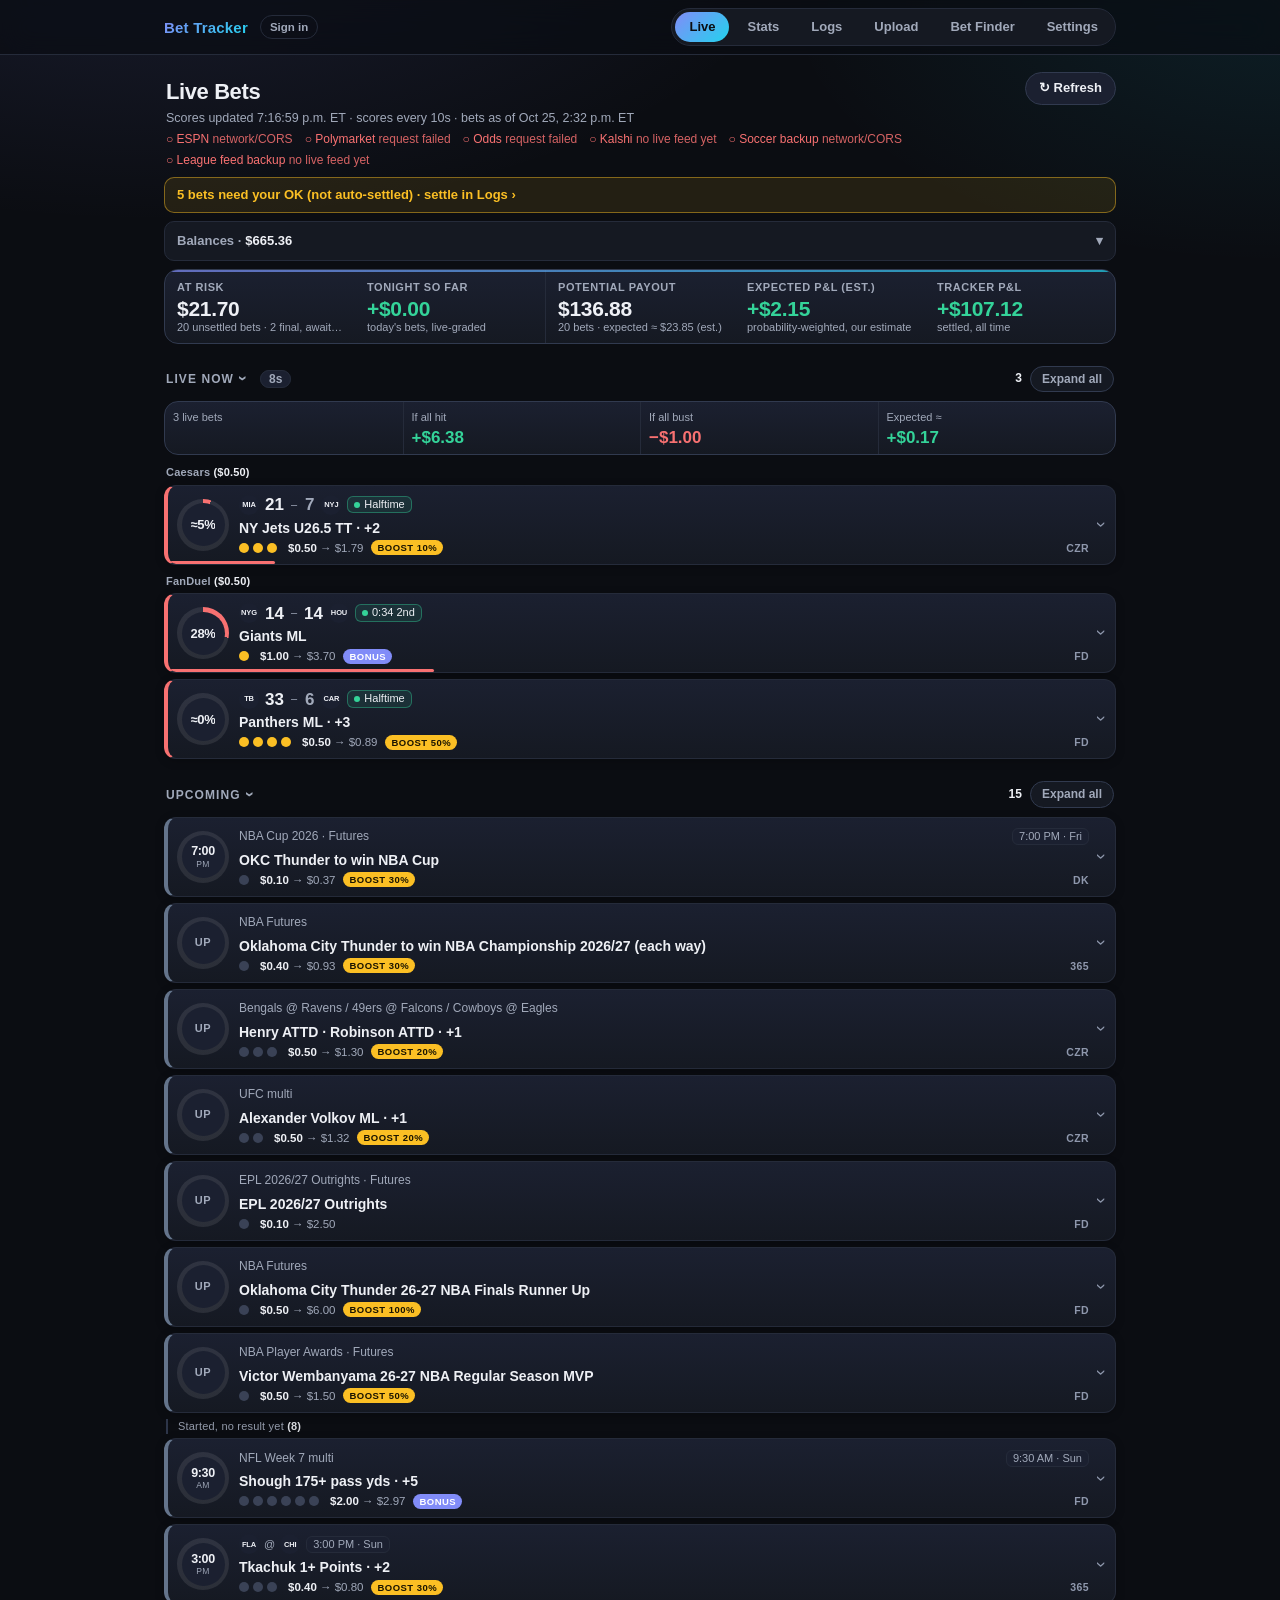
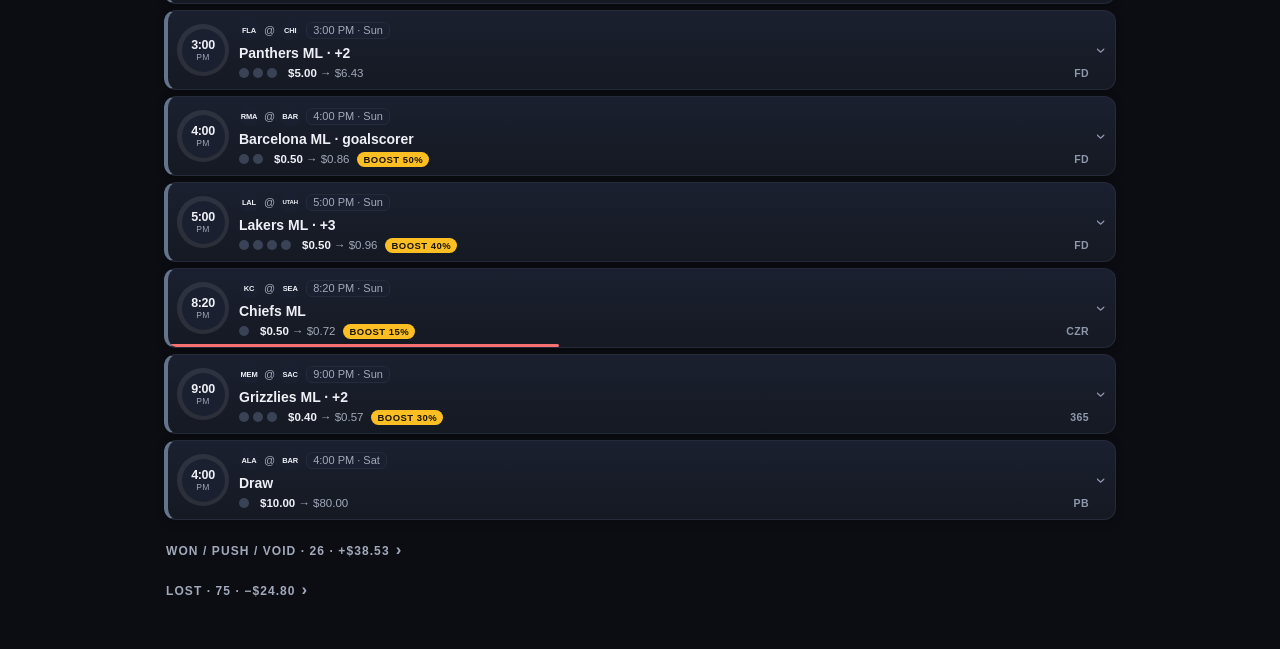
==== commit 9bcdb67c: "box: local edits 2026-10-25 15:11 ET" ====
--- a/index.html
+++ b/index.html
@@ -29,5 +29,5 @@
 <div class="sec settled" id="sec-won"><div class="h2row"><h2 class="sechead" data-sec="sec-won"><span class="hl" id="wonHead">Won / Push</span><span class="chev">›</span></h2><button class="xall" data-sec="sec-won"></button></div><div class="secbody"><div class="retain">Bets older than 5 days move to the <a href="log.html#archive">archive</a>.</div><div id="wonCards"></div><div id="won"></div></div></div>
 <div class="sec settled" id="sec-lost"><div class="h2row"><h2 class="sechead" data-sec="sec-lost"><span class="hl" id="lostHead">Lost</span><span class="chev">›</span></h2><button class="xall" data-sec="sec-lost"></button></div><div class="secbody"><div class="retain">Bets older than 5 days move to the <a href="log.html#archive">archive</a>.</div><div id="lostCards"></div><div id="lost"></div></div></div>
 </main>
-<script src="assets/vendor/supabase/supabase.js"></script><script src="assets/db.js?v=4"></script><script src="assets/home.js?v=20261026-2"></script>
+<script src="assets/vendor/supabase/supabase.js"></script><script src="assets/db.js?v=4"></script><script src="assets/home.js?v=20261025-1200"></script>
 <script src="assets/ui-board.js?v=2"></script><script src="assets/ui-visuals.js?v=2"></script><script src="assets/ui-bets.js?v=4"></script><script src="assets/ui-header.js?v=2"></script><script src="assets/ui-slip.js?v=2"></script></body></html>
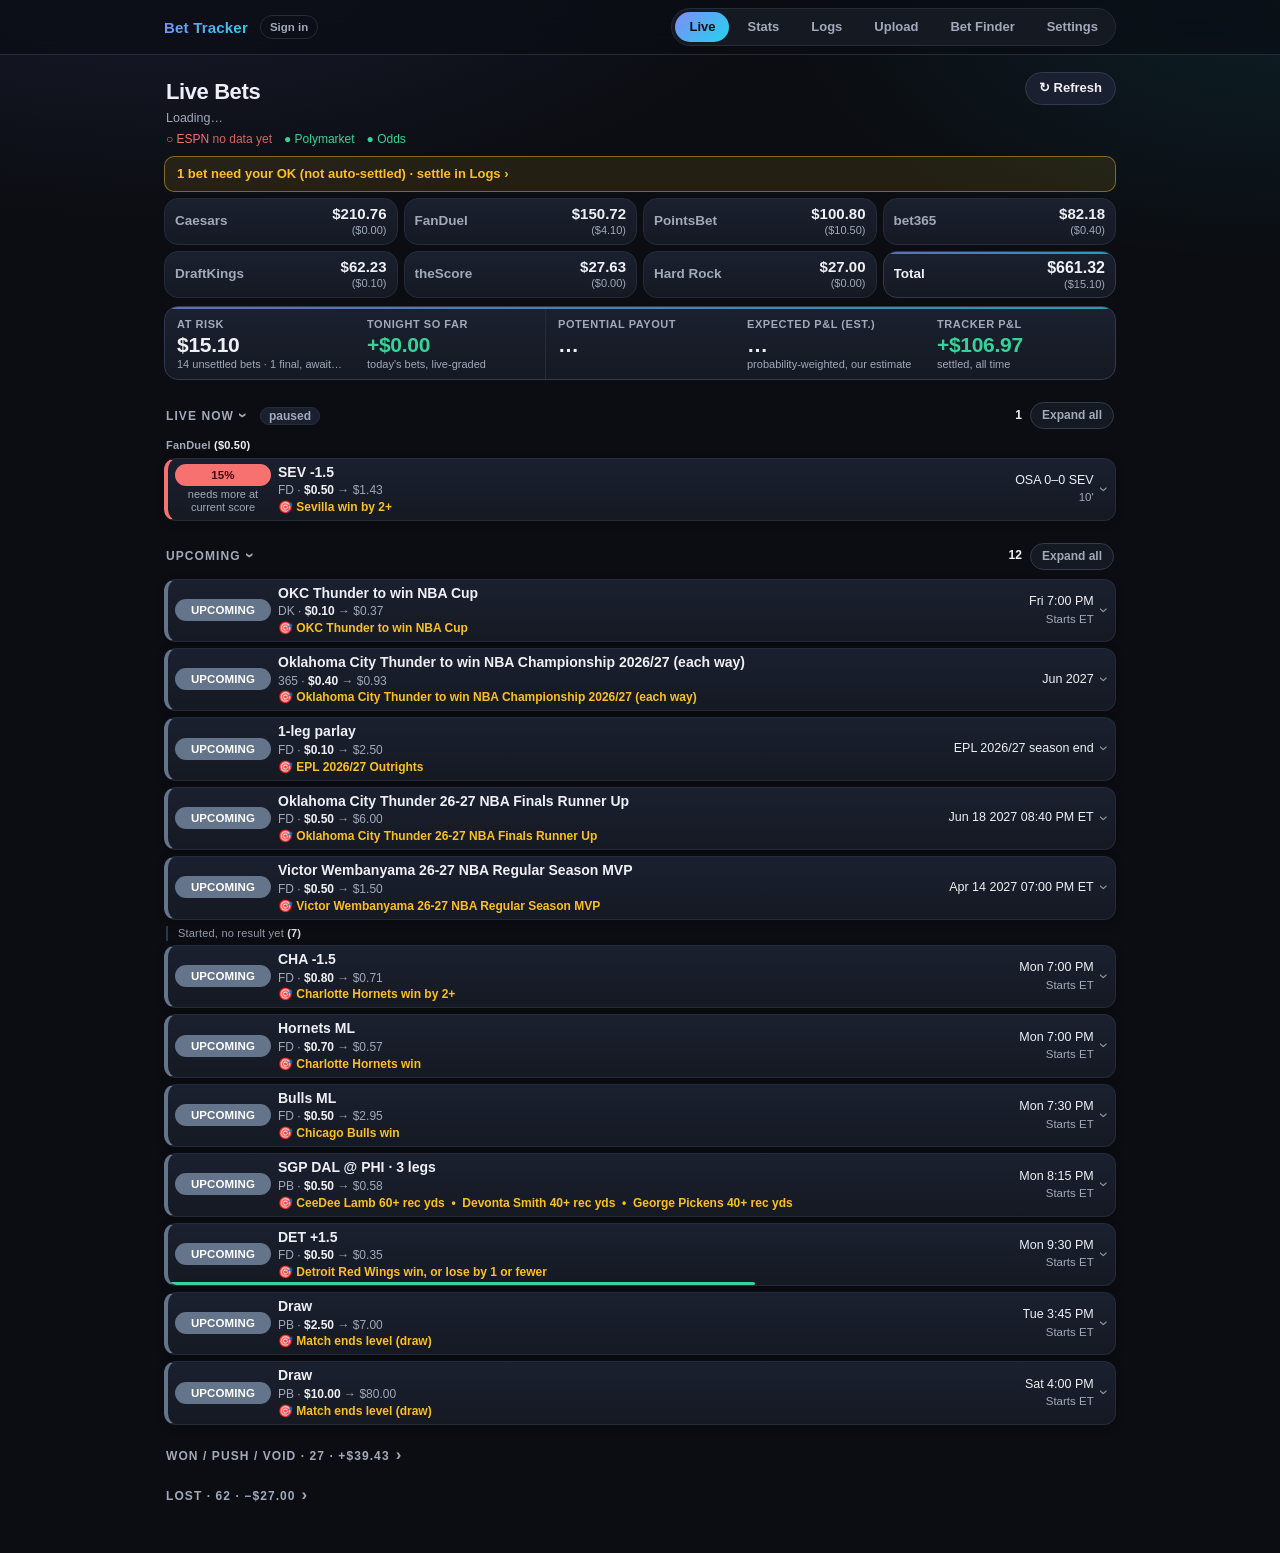
==== commit 79ca88a3: "Colour the slip price by EV (green +2% or better, amber 0-2%, red negative); keep Finder fair/EV on " ====
--- a/index.html
+++ b/index.html
@@ -11,7 +11,7 @@
 <link rel="stylesheet" href="assets/home.css">
 <link rel="stylesheet" href="assets/ui-board.css?v=2">
 <link rel="stylesheet" href="assets/ui-visuals.css?v=2">
-<link rel="stylesheet" href="assets/ui-bets.css?v=4">
+<link rel="stylesheet" href="assets/ui-bets.css?v=5">
 <link rel="stylesheet" href="assets/ui-header.css?v=2">
 <link rel="stylesheet" href="assets/ui-slip.css?v=2">
 </head><body>
@@ -29,5 +29,5 @@
 <div class="sec settled" id="sec-won"><div class="h2row"><h2 class="sechead" data-sec="sec-won"><span class="hl" id="wonHead">Won / Push</span><span class="chev">›</span></h2><button class="xall" data-sec="sec-won"></button></div><div class="secbody"><div class="retain">Bets older than 5 days move to the <a href="log.html#archive">archive</a>.</div><div id="wonCards"></div><div id="won"></div></div></div>
 <div class="sec settled" id="sec-lost"><div class="h2row"><h2 class="sechead" data-sec="sec-lost"><span class="hl" id="lostHead">Lost</span><span class="chev">›</span></h2><button class="xall" data-sec="sec-lost"></button></div><div class="secbody"><div class="retain">Bets older than 5 days move to the <a href="log.html#archive">archive</a>.</div><div id="lostCards"></div><div id="lost"></div></div></div>
 </main>
-<script src="assets/vendor/supabase/supabase.js"></script><script src="assets/db.js?v=4"></script><script src="assets/home.js?v=20261025-1200"></script>
+<script src="assets/vendor/supabase/supabase.js"></script><script src="assets/db.js?v=4"></script><script src="assets/home.js?v=20261026-3"></script>
 <script src="assets/ui-board.js?v=2"></script><script src="assets/ui-visuals.js?v=2"></script><script src="assets/ui-bets.js?v=4"></script><script src="assets/ui-header.js?v=2"></script><script src="assets/ui-slip.js?v=2"></script></body></html>
--- a/assets/ui-bets.css
+++ b/assets/ui-bets.css
@@ -19,3 +19,4 @@
 .uring.u7 i{font-size:8px}.uring.u9 i{font-size:9px}.leg.uir{min-height:46px}
 
 .uring.up i{font-size:9.5px}.uring.none{--c:#6b7488}.uring.none i{color:#8f98ad}
+.nums .px-g{color:var(--win)}.nums .px-r{color:var(--lose)}.nums .px-a{color:var(--push)}
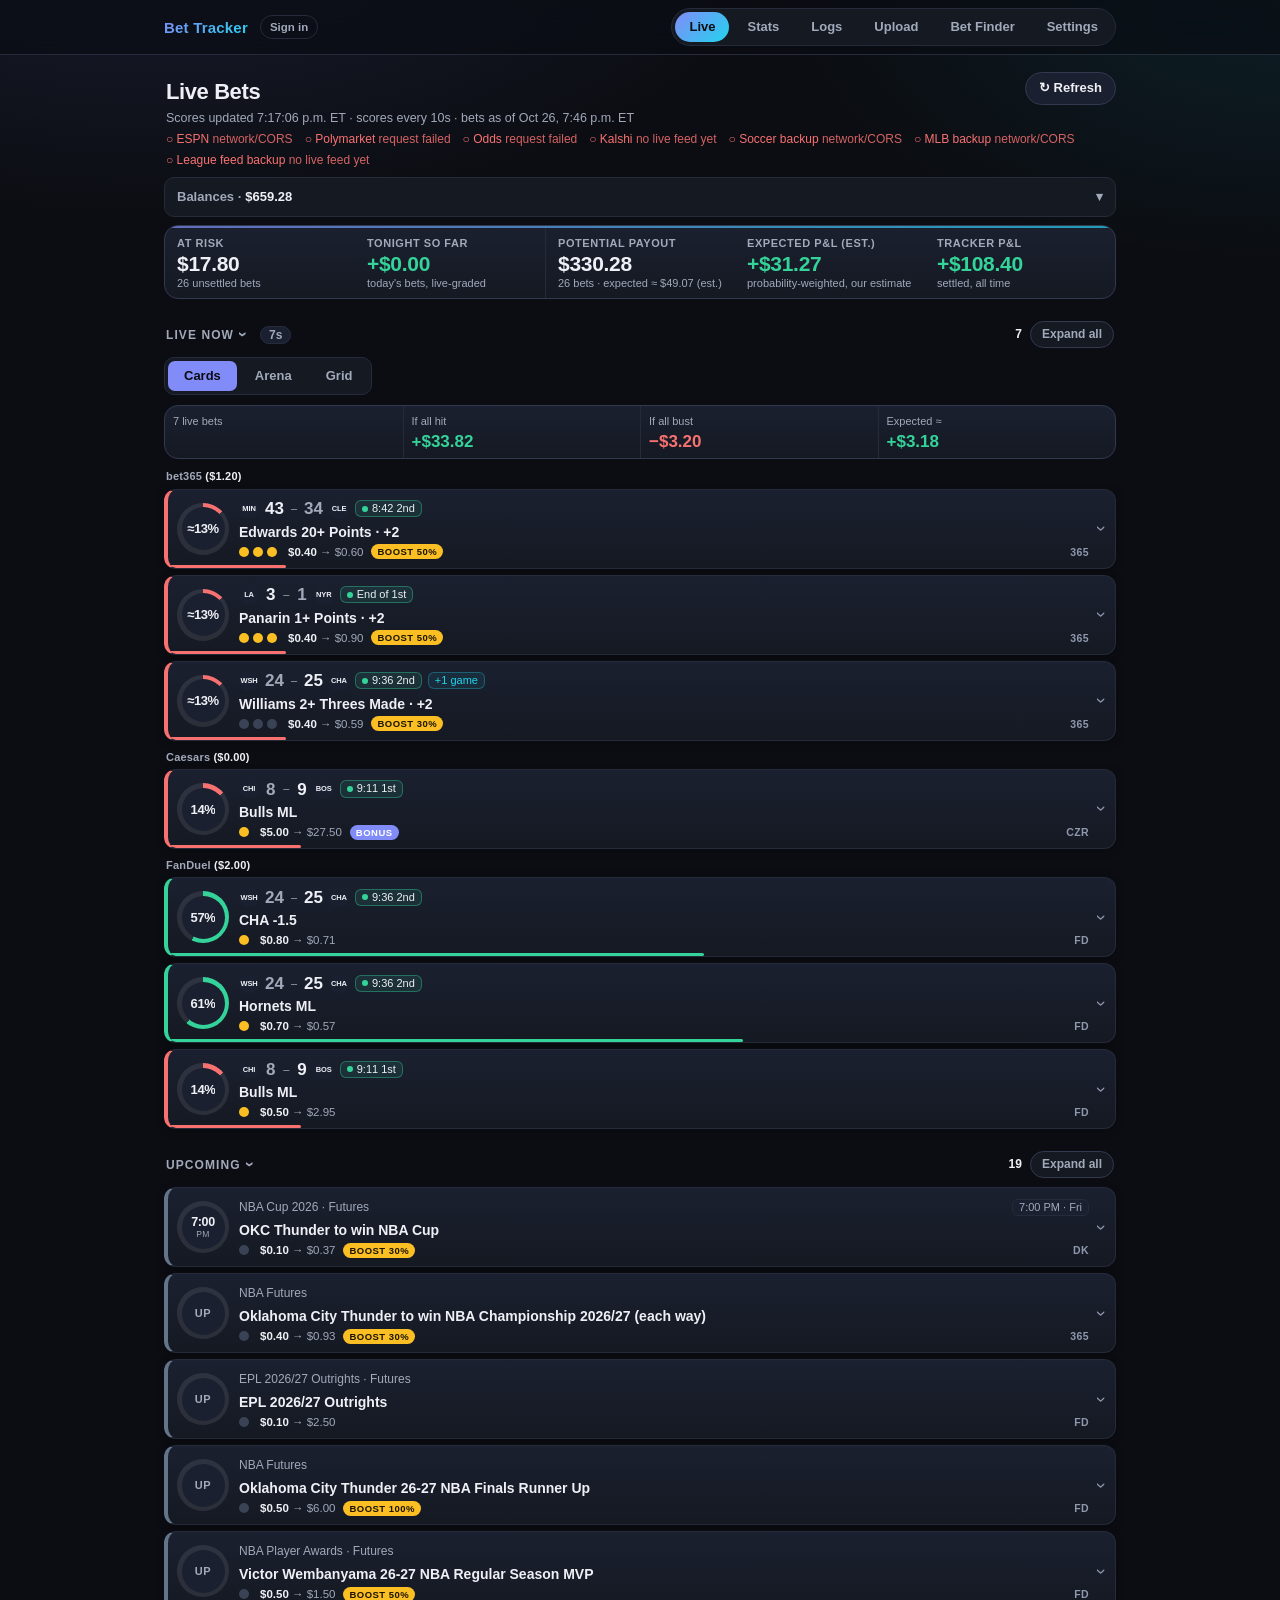
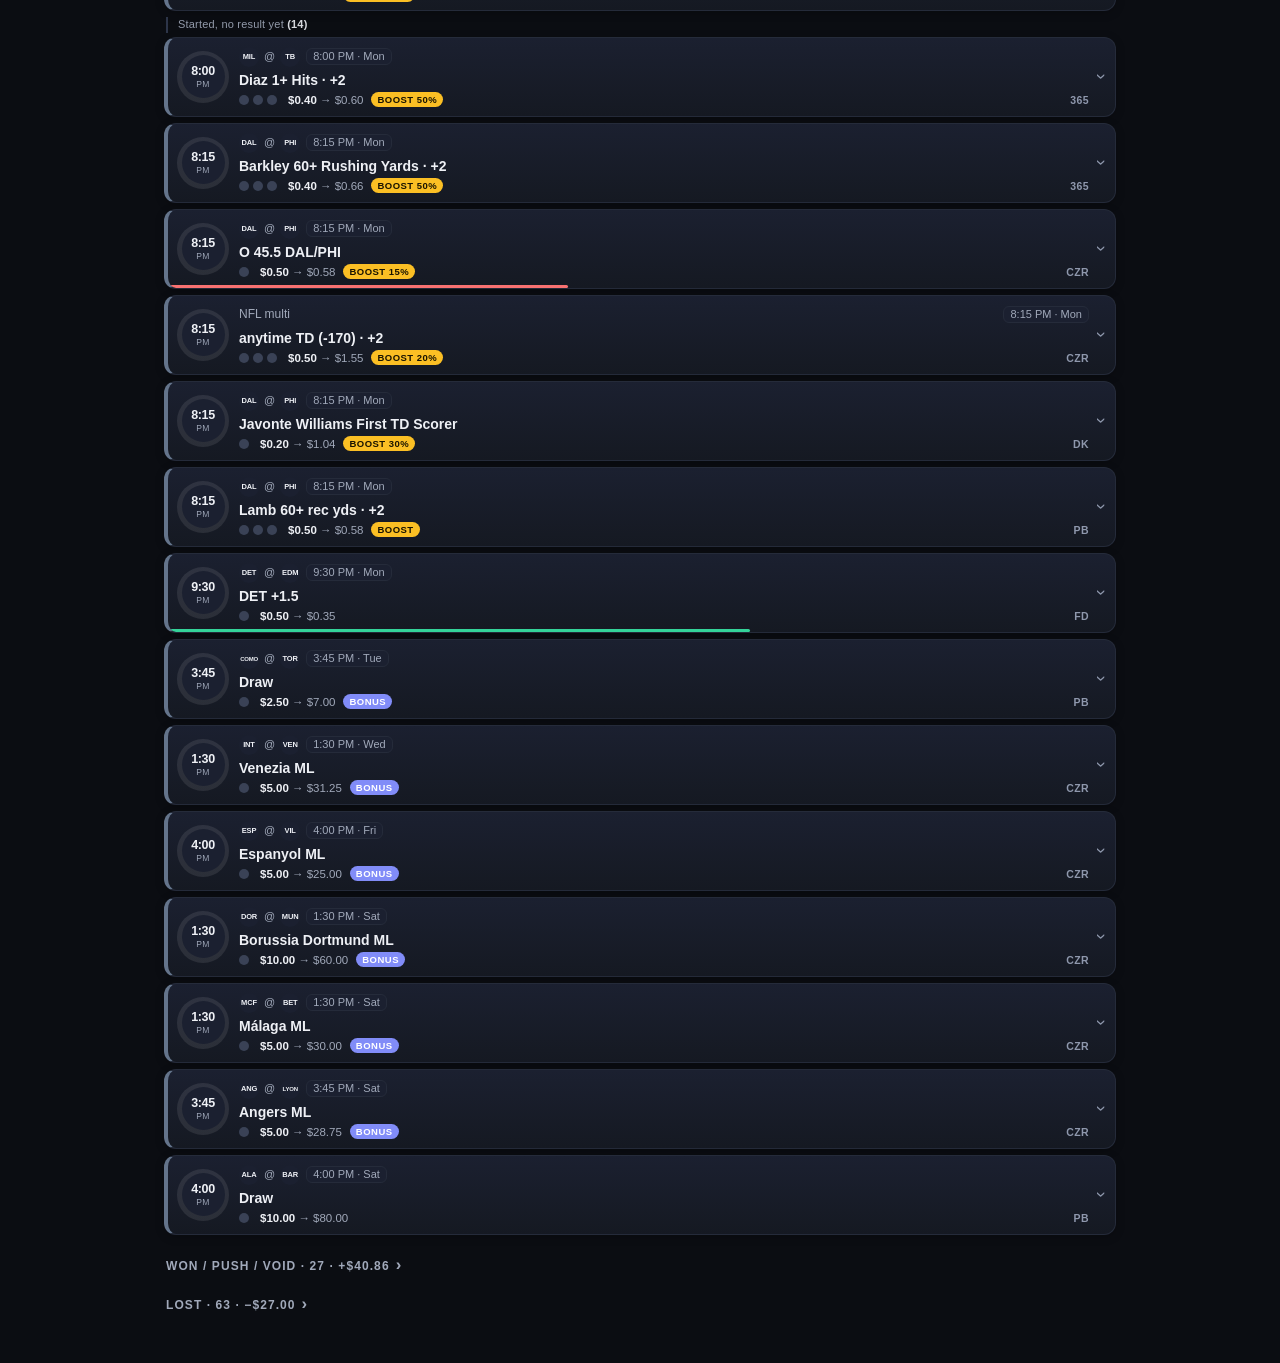
==== commit 65c9f473: "Live: Arena and Grid views (per-game tiles, bet slips with win chance, total band) behind a Cards | " ====
--- a/index.html
+++ b/index.html
@@ -14,6 +14,7 @@
 <link rel="stylesheet" href="assets/ui-bets.css?v=5">
 <link rel="stylesheet" href="assets/ui-header.css?v=2">
 <link rel="stylesheet" href="assets/ui-slip.css?v=2">
+<link rel="stylesheet" href="assets/ui-arena.css?v=2">
 </head><body>
 <nav class="site-nav" aria-label="Primary"><div class="in"><span class="brand">Bet Tracker</span><div class="links"><a href="index.html" aria-current="page">Live</a><a href="stats.html">Stats</a><a href="log.html">Logs</a><a href="upload.html">Upload</a><a href="finder.html">Bet Finder</a><a href="settings.html">Settings</a></div></div></nav>
 <main class="wrap">
@@ -30,4 +31,4 @@
 <div class="sec settled" id="sec-lost"><div class="h2row"><h2 class="sechead" data-sec="sec-lost"><span class="hl" id="lostHead">Lost</span><span class="chev">›</span></h2><button class="xall" data-sec="sec-lost"></button></div><div class="secbody"><div class="retain">Bets older than 5 days move to the <a href="log.html#archive">archive</a>.</div><div id="lostCards"></div><div id="lost"></div></div></div>
 </main>
 <script src="assets/vendor/supabase/supabase.js"></script><script src="assets/db.js?v=4"></script><script src="assets/home.js?v=20261026-3"></script>
-<script src="assets/ui-board.js?v=2"></script><script src="assets/ui-visuals.js?v=2"></script><script src="assets/ui-bets.js?v=4"></script><script src="assets/ui-header.js?v=2"></script><script src="assets/ui-slip.js?v=2"></script></body></html>
+<script src="assets/ui-board.js?v=2"></script><script src="assets/ui-visuals.js?v=3"></script><script src="assets/ui-bets.js?v=4"></script><script src="assets/ui-header.js?v=2"></script><script src="assets/ui-slip.js?v=2"></script><script src="assets/ui-arena.js?v=2"></script></body></html>
--- a/assets/ui-arena.css
+++ b/assets/ui-arena.css
@@ -0,0 +1,85 @@
+/* ui-arena: Cards | Arena | Grid switch, game tiles, bet slips, total band */
+.ar-seg{display:inline-flex;background:var(--card);border:1px solid var(--line);border-radius:10px;padding:3px;gap:2px;margin:0 0 10px}
+.ar-seg button{all:unset;cursor:pointer;padding:6px 16px;border-radius:7px;font-size:13px;font-weight:600;color:var(--mut)}
+.ar-seg button[aria-pressed=true]{background:var(--accent);color:#0b0d12}
+.ar-seg button:focus-visible,.ar-mt:focus-visible,.ar-back:focus-visible{outline:2px solid var(--txt);outline-offset:2px}
+#sec-live.am-on #livepl,#sec-live.am-on #live{display:none}
+.ar-view[hidden]{display:none}
+.ar-grid{display:grid;grid-template-columns:repeat(auto-fill,minmax(min(100%,330px),1fr));gap:14px}
+.ar-tile{background:var(--card);border:1px solid var(--line);border-radius:14px;padding:14px;display:flex;flex-direction:column;gap:12px;min-width:0}
+.ar-tile.arrive{animation:arArrive 1.6s ease-out 1}
+@keyframes arArrive{0%,60%{box-shadow:0 0 0 2px var(--accent)}100%{box-shadow:0 0 0 2px transparent}}
+.ar-hd{display:flex;justify-content:space-between;align-items:center;gap:8px;font-size:12px;font-weight:600;color:var(--mut);letter-spacing:.06em;text-transform:uppercase}
+.ar-live,.ar-soon{display:inline-flex;align-items:center;gap:6px;color:var(--lose)}
+.ar-soon{color:var(--push)}
+.ar-live i,.ar-soon i,.ar-lv i{display:block;width:7px;height:7px;border-radius:50%;background:currentColor;animation:arPulse 1.4s infinite}
+@keyframes arPulse{50%{opacity:.25}}
+.ar-score{display:grid;grid-template-columns:1fr auto 1fr;align-items:center;gap:8px}
+.ar-tm{display:flex;align-items:center;gap:10px;min-width:0}.ar-tm.r{flex-direction:row-reverse}
+.ar-nm{font-size:13px;font-weight:600;color:var(--mut);overflow:hidden;text-overflow:ellipsis;white-space:nowrap}
+.ar-mid{display:flex;gap:12px;align-items:center}
+.ar-pts{font:700 44px/1 var(--mono,system-ui);font-variant-numeric:tabular-nums;letter-spacing:-.02em}
+.ar-pts.lead{color:var(--txt)}.ar-pts.trail{color:var(--mut)}
+.ar-pts.pop{animation:arPop .7s ease-out 1}
+@keyframes arPop{0%{transform:scale(1.35);color:var(--win)}100%{transform:scale(1)}}
+.ar-dash{color:var(--dim);font-size:22px}
+.ar-vwrap{background:var(--card2);border-radius:10px;padding:10px;min-height:60px}
+.ar-vwrap.uiv{margin:0}
+.ar-vis.col{display:flex;flex-direction:column;gap:8px}
+.ar-vis svg{max-width:100%;height:auto}
+.ar-tug{display:grid;gap:4px}
+.ar-lab{display:flex;justify-content:space-between;font-size:12px;font-weight:600;color:var(--mut)}.ar-lab em{font-style:normal;color:var(--txt)}
+.ar-bar{position:relative;height:10px;border-radius:5px;overflow:hidden;display:flex;background:var(--line)}
+.ar-bar span{display:block;height:100%}
+.ar-sog{display:flex;align-items:center;gap:8px;font-size:12px;font-weight:600;color:var(--mut)}.ar-sog>span{width:30px}.ar-sog .ar-bar{flex:1}.ar-sog b{width:22px;text-align:right;color:var(--txt)}
+.ar-cap{text-align:center;font-size:11px;color:var(--dim)}
+.ar-flag{text-align:center;font-size:12px;font-weight:600;color:var(--push)}
+.ar-play{display:flex;gap:8px;align-items:baseline;font-size:13px;border-left:3px solid var(--accent);padding-left:10px}
+.ar-play small{color:var(--dim);font-weight:600;white-space:nowrap}
+.ar-play.fresh{animation:arSlide .6s ease-out 1}
+@keyframes arSlide{from{opacity:0;transform:translateX(-10px)}}
+.ar-slips{display:grid;gap:8px}
+.ar-slip{display:grid;grid-template-columns:auto 1fr auto;align-items:center;gap:10px;background:var(--card2);border:1px solid var(--line);border-radius:10px;padding:8px 12px 8px 8px}
+.ar-slip.hit{border-color:var(--win)}
+.ar-ring{--c:var(--push);width:30px;height:30px;border-radius:50%;background:conic-gradient(var(--c) calc(var(--p)*1%),var(--line) 0);display:grid;place-items:center}
+.ar-ring i{width:23px;height:23px;border-radius:50%;background:var(--card2);display:grid;place-items:center;font:700 11px system-ui;font-style:normal;color:var(--win)}
+.ar-slip.win .ar-ring,.ar-slip.hit .ar-ring{--c:var(--win)}.ar-slip.lose .ar-ring{--c:var(--lose)}
+.ar-sl{min-width:0;display:grid}.ar-sl b{display:flex;align-items:center;min-width:0;font-size:13px;font-weight:600}.ar-lt{min-width:0;overflow:hidden;text-overflow:ellipsis;white-space:nowrap}.ar-sl .ar-lc{flex:none}
+.ar-sl small,.ar-odd small{font-size:11px;color:var(--dim)}.ar-sl small{overflow:hidden;text-overflow:ellipsis;white-space:nowrap}
+.ar-odd{text-align:right;display:grid}.ar-odd strong{font-size:24px;line-height:1;font-weight:700;color:var(--push);font-variant-numeric:tabular-nums}
+.ar-slip.win .ar-odd strong,.ar-slip.hit .ar-odd strong{color:var(--win)}.ar-slip.lose .ar-odd strong{color:var(--lose)}
+.ar-lc{display:inline-block;margin-left:6px;padding:1px 6px;border-radius:999px;background:var(--line);color:var(--mut);font-size:10px;font-weight:600;letter-spacing:.04em;text-transform:uppercase;vertical-align:1px}
+.ar-legs{grid-column:1/-1;list-style:none;margin:2px 0 0;padding:8px 0 0;border-top:1px solid var(--line);display:grid;gap:6px}
+.ar-legs li{display:grid;grid-template-columns:18px 1fr auto;align-items:center;gap:8px}
+.ar-legs li>i{width:14px;height:14px;border-radius:50%;border:2px solid var(--push);font:700 9px/10px system-ui;font-style:normal;color:#0b0d12;text-align:center}
+.ar-legs li.hit>i{background:var(--win);border-color:var(--win)}.ar-legs li.w>i{border-color:var(--win)}.ar-legs li.l>i{border-color:var(--lose)}
+.ar-lg{font-size:12px;font-weight:600;display:grid;min-width:0}.ar-lg small{font-size:11px;font-weight:500;color:var(--dim)}
+.ar-lp{font-size:15px;font-weight:700;text-align:right;font-variant-numeric:tabular-nums}
+.ar-legs .hit .ar-lp,.ar-legs .w .ar-lp{color:var(--win)}.ar-legs .l .ar-lp{color:var(--lose)}
+.ar-legs .ov{grid-template-columns:1fr auto;padding-top:6px;border-top:1px dashed var(--line)}.ar-legs .ov .ar-lp{font-size:20px;color:var(--txt)}
+/* total band */
+.ar-tot{display:grid;grid-template-columns:repeat(auto-fit,minmax(130px,1fr));gap:10px 16px;background:var(--card);border:1px solid var(--line);border-radius:14px;padding:14px;margin-bottom:14px}
+.ar-tc{display:grid;gap:2px;min-width:0}.ar-tc small{font-size:10.5px;font-weight:600;letter-spacing:.06em;text-transform:uppercase;color:var(--dim)}
+.ar-tc strong{font-size:22px;line-height:1.1;font-weight:700;font-variant-numeric:tabular-nums}.ar-tc strong span{font-size:12px;font-weight:500;color:var(--mut)}
+.ar-tc strong.g,.ar-tc strong .g{color:var(--win)}.ar-tc strong.r,.ar-tc strong .r{color:var(--lose)}
+.ar-tc em{font-size:11px;font-style:normal;color:var(--mut)}.ar-tc.big strong{font-size:38px}.ar-tc.wide{grid-column:1/-1}
+/* grid */
+.ar-sumrow{display:flex;flex-wrap:wrap;gap:6px 18px;font-size:13px;color:var(--mut);margin-bottom:12px}
+.ar-sumrow b{font-size:18px;color:var(--txt);margin-right:4px}.ar-sumrow .g b{color:var(--win)}.ar-sumrow .r b{color:var(--lose)}.ar-sumrow .y b{color:var(--push)}
+.ar-mgrid{display:grid;grid-template-columns:repeat(auto-fill,minmax(min(100%,158px),1fr));gap:10px}
+.ar-mt{all:unset;box-sizing:border-box;cursor:pointer;background:var(--card);border:1px solid var(--line);border-radius:12px;padding:10px;display:flex;flex-direction:column;gap:6px;min-width:0}
+.ar-mt:hover{border-color:var(--accent)}.ar-mt.hot{border-color:var(--push);box-shadow:0 0 0 1px var(--push) inset}
+.ar-mh{display:flex;justify-content:space-between;align-items:center;gap:6px;font-size:10.5px;font-weight:600;letter-spacing:.06em;text-transform:uppercase;color:var(--dim)}
+.ar-mh span:first-child{overflow:hidden;text-overflow:ellipsis;white-space:nowrap}.ar-lv{color:var(--lose);flex:none}.ar-lv i{width:6px;height:6px}
+.ar-mr{display:flex;align-items:center;gap:7px}.ar-mr .tbadge{flex:none}
+.ar-n{flex:1;min-width:0;font-size:12px;color:var(--mut);overflow:hidden;text-overflow:ellipsis;white-space:nowrap}
+.ar-mr b{font-size:22px;line-height:1;color:var(--mut);font-variant-numeric:tabular-nums}.ar-mr b.w{color:var(--txt)}
+.ar-mb{display:flex;height:5px;border-radius:3px;overflow:hidden;background:var(--line)}.ar-mb span{display:block;height:100%}
+.ar-mf{display:flex;justify-content:space-between;align-items:center;gap:6px;font-size:11px;color:var(--mut)}
+.ar-sit{min-width:0;overflow:hidden;text-overflow:ellipsis;white-space:nowrap}.ar-pcs{display:inline-flex;gap:6px;flex:none}
+.ar-pc{font-size:12px;font-weight:700;font-style:normal}.ar-pc.win{color:var(--win)}.ar-pc.neu{color:var(--push)}.ar-pc.lose{color:var(--lose)}.ar-pc .ar-lc{margin-left:3px;padding:0 4px}
+.ar-legend{font-size:11px;color:var(--dim);margin-top:12px}
+.ar-back{all:unset;cursor:pointer;position:sticky;top:calc(env(safe-area-inset-top,0px) + 8px);z-index:5;display:inline-block;margin-bottom:10px;background:var(--accent);color:#0b0d12;font-size:13px;font-weight:600;padding:7px 14px;border-radius:999px;box-shadow:0 2px 10px #0008}
+.ar-toast{position:fixed;left:50%;transform:translateX(-50%);bottom:calc(20px + env(safe-area-inset-bottom,0px));background:var(--card2);border:1px solid var(--line);color:var(--txt);font-size:13px;padding:8px 16px;border-radius:999px;z-index:9;max-width:calc(100% - 32px);text-align:center}
+.ar-toast[hidden]{display:none}
+@media (prefers-reduced-motion:reduce){.ar-view *{animation:none!important}}
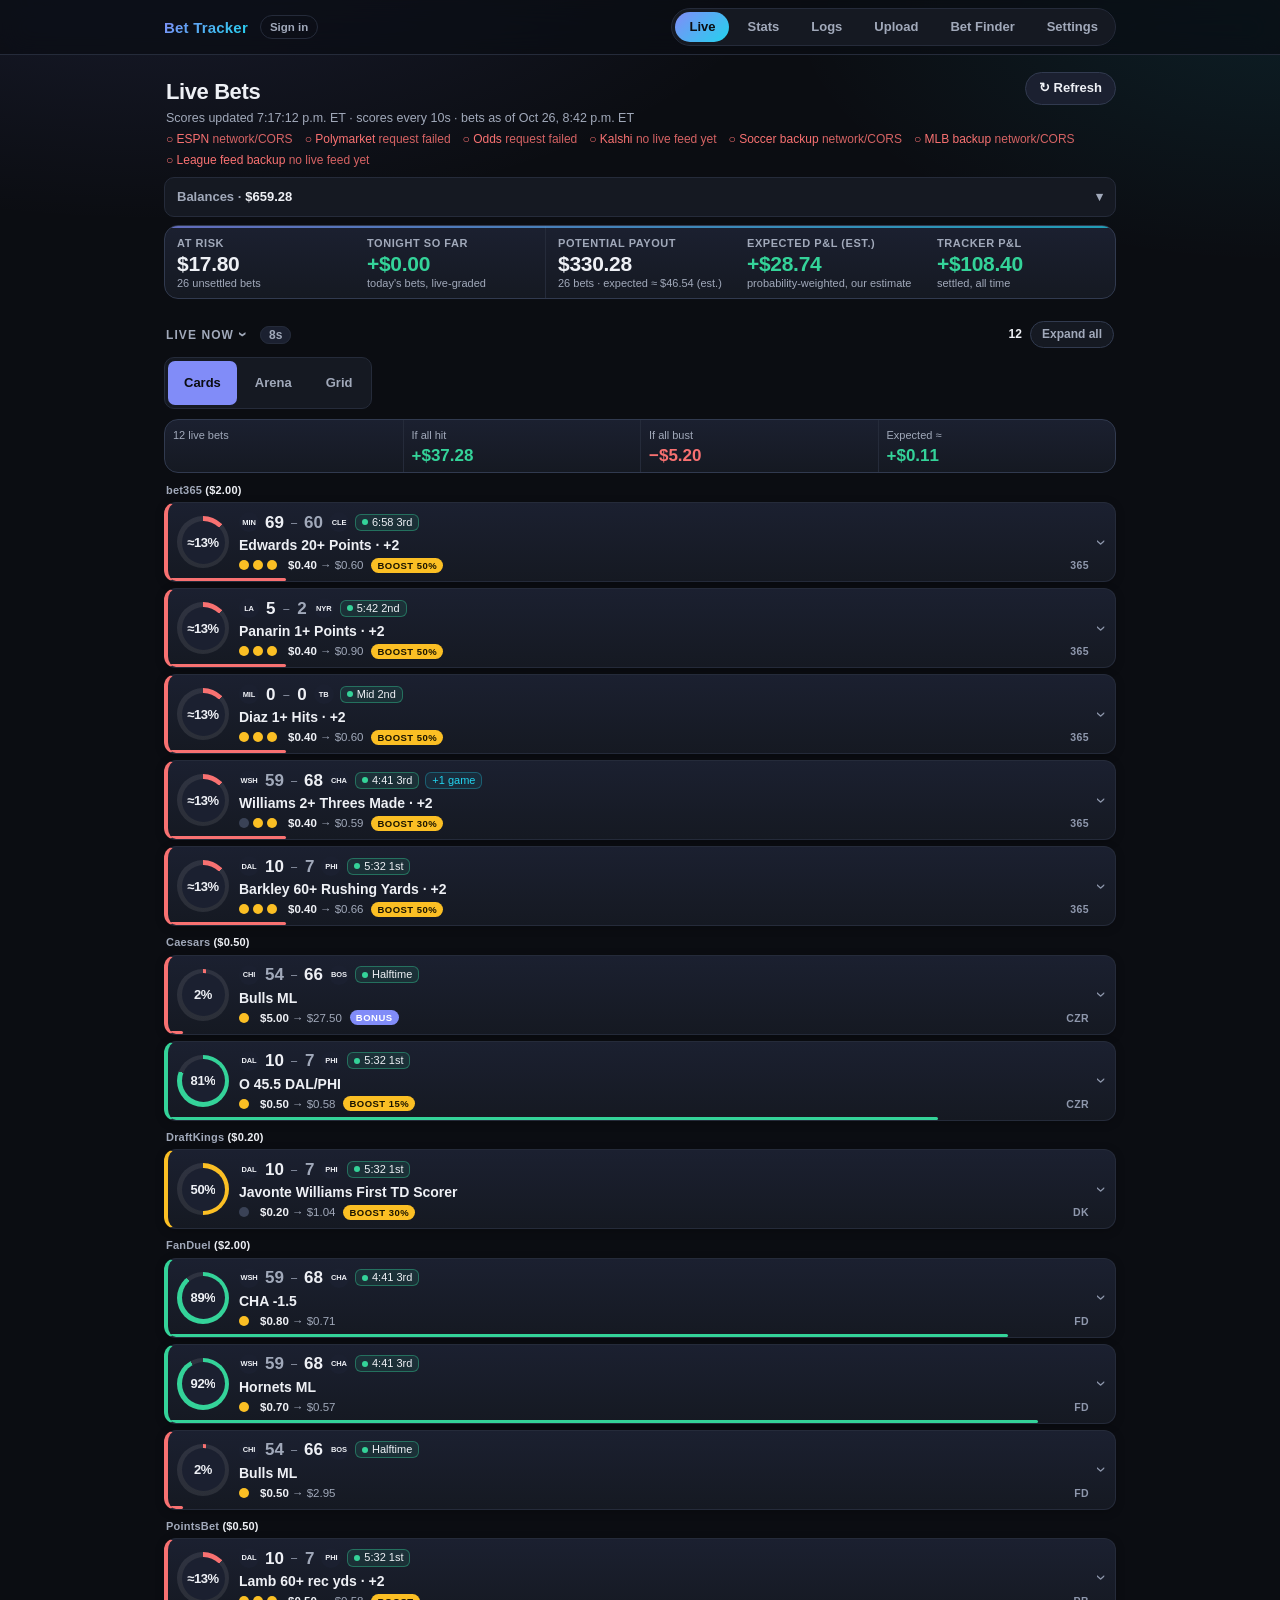
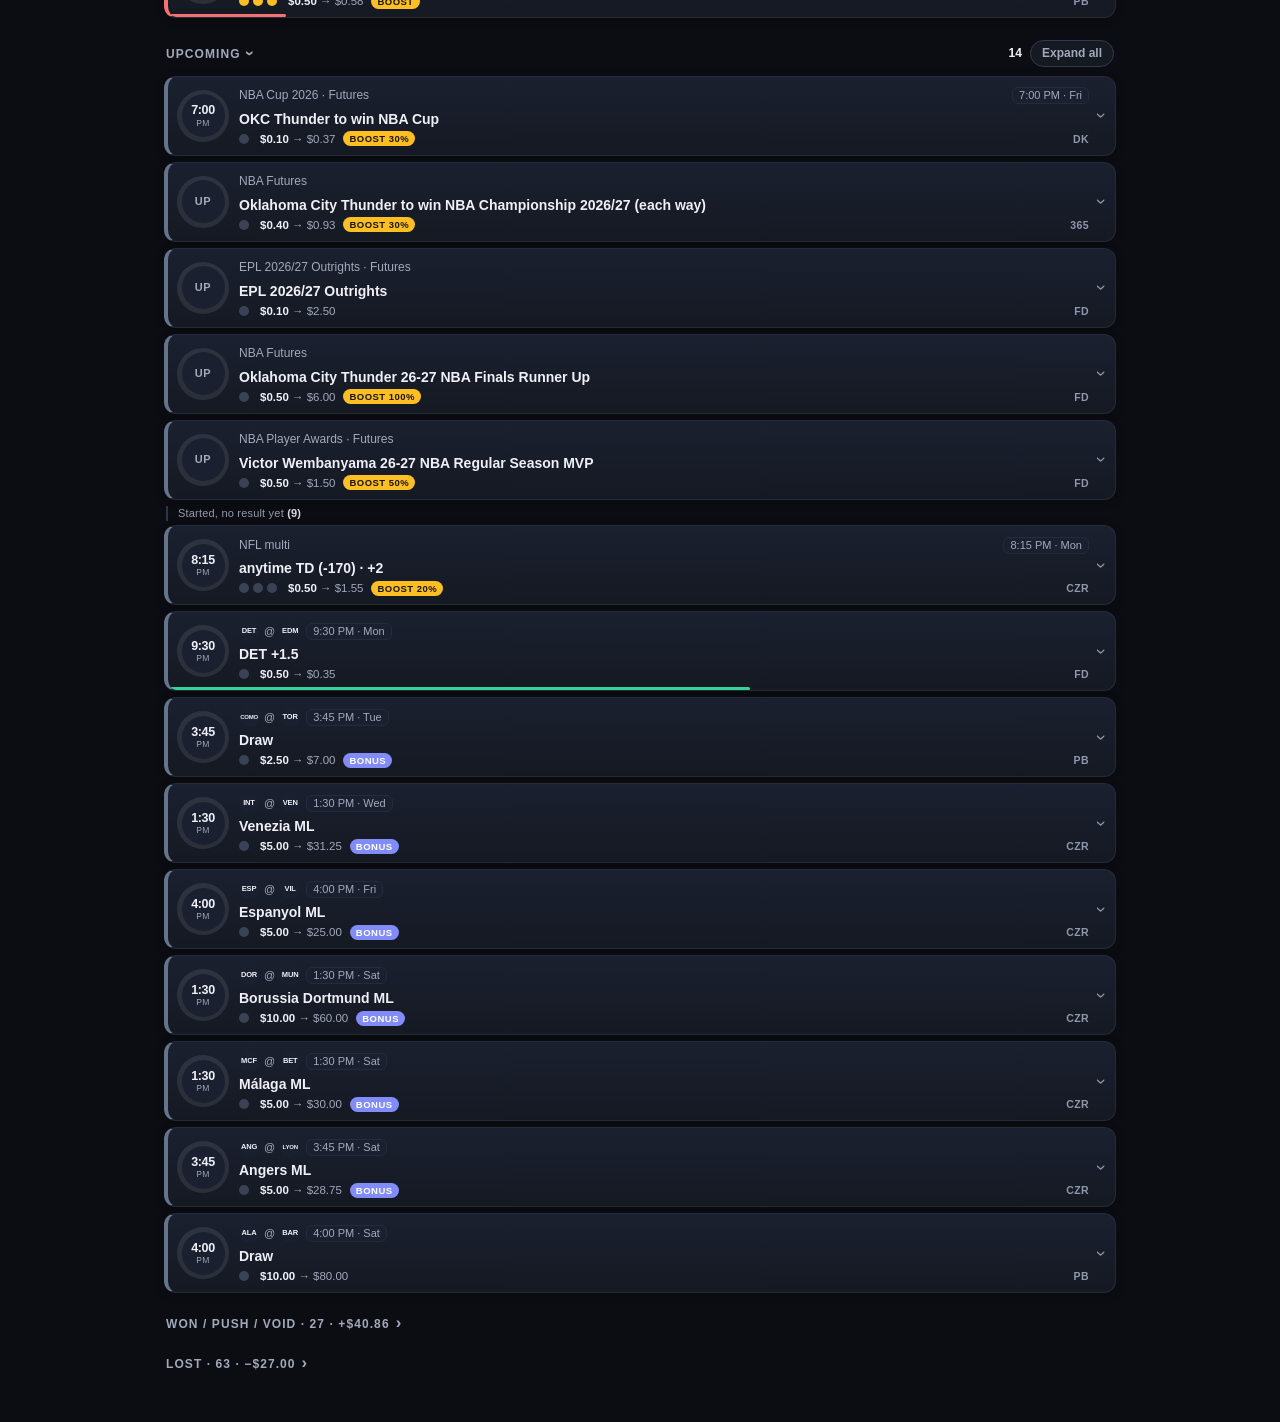
==== commit f62779e2: "Arena/Grid: review fixes (fast win-chance totals on big slates, ~50% for unknown legs, soccer draw, " ====
--- a/index.html
+++ b/index.html
@@ -14,7 +14,7 @@
 <link rel="stylesheet" href="assets/ui-bets.css?v=5">
 <link rel="stylesheet" href="assets/ui-header.css?v=2">
 <link rel="stylesheet" href="assets/ui-slip.css?v=2">
-<link rel="stylesheet" href="assets/ui-arena.css?v=2">
+<link rel="stylesheet" href="assets/ui-arena.css?v=3">
 </head><body>
 <nav class="site-nav" aria-label="Primary"><div class="in"><span class="brand">Bet Tracker</span><div class="links"><a href="index.html" aria-current="page">Live</a><a href="stats.html">Stats</a><a href="log.html">Logs</a><a href="upload.html">Upload</a><a href="finder.html">Bet Finder</a><a href="settings.html">Settings</a></div></div></nav>
 <main class="wrap">
@@ -31,4 +31,4 @@
 <div class="sec settled" id="sec-lost"><div class="h2row"><h2 class="sechead" data-sec="sec-lost"><span class="hl" id="lostHead">Lost</span><span class="chev">›</span></h2><button class="xall" data-sec="sec-lost"></button></div><div class="secbody"><div class="retain">Bets older than 5 days move to the <a href="log.html#archive">archive</a>.</div><div id="lostCards"></div><div id="lost"></div></div></div>
 </main>
 <script src="assets/vendor/supabase/supabase.js"></script><script src="assets/db.js?v=4"></script><script src="assets/home.js?v=20261026-3"></script>
-<script src="assets/ui-board.js?v=2"></script><script src="assets/ui-visuals.js?v=3"></script><script src="assets/ui-bets.js?v=4"></script><script src="assets/ui-header.js?v=2"></script><script src="assets/ui-slip.js?v=2"></script><script src="assets/ui-arena.js?v=2"></script></body></html>
+<script src="assets/ui-board.js?v=2"></script><script src="assets/ui-visuals.js?v=3"></script><script src="assets/ui-bets.js?v=4"></script><script src="assets/ui-header.js?v=2"></script><script src="assets/ui-slip.js?v=2"></script><script src="assets/ui-arena.js?v=3"></script></body></html>
--- a/assets/ui-arena.css
+++ b/assets/ui-arena.css
@@ -1,7 +1,8 @@
 /* ui-arena: Cards | Arena | Grid switch, game tiles, bet slips, total band */
 .ar-seg{display:inline-flex;background:var(--card);border:1px solid var(--line);border-radius:10px;padding:3px;gap:2px;margin:0 0 10px}
-.ar-seg button{all:unset;cursor:pointer;padding:6px 16px;border-radius:7px;font-size:13px;font-weight:600;color:var(--mut)}
+.ar-seg button{all:unset;cursor:pointer;min-height:44px;display:inline-flex;align-items:center;justify-content:center;box-sizing:border-box;padding:0 16px;border-radius:7px;font-size:13px;font-weight:600;color:var(--mut)}
 .ar-seg button[aria-pressed=true]{background:var(--accent);color:#0b0d12}
+.ar-seg button:focus-visible{outline-offset:-2px}
 .ar-seg button:focus-visible,.ar-mt:focus-visible,.ar-back:focus-visible{outline:2px solid var(--txt);outline-offset:2px}
 #sec-live.am-on #livepl,#sec-live.am-on #live{display:none}
 .ar-view[hidden]{display:none}
@@ -67,19 +68,27 @@
 .ar-sumrow{display:flex;flex-wrap:wrap;gap:6px 18px;font-size:13px;color:var(--mut);margin-bottom:12px}
 .ar-sumrow b{font-size:18px;color:var(--txt);margin-right:4px}.ar-sumrow .g b{color:var(--win)}.ar-sumrow .r b{color:var(--lose)}.ar-sumrow .y b{color:var(--push)}
 .ar-mgrid{display:grid;grid-template-columns:repeat(auto-fill,minmax(min(100%,158px),1fr));gap:10px}
-.ar-mt{all:unset;box-sizing:border-box;cursor:pointer;background:var(--card);border:1px solid var(--line);border-radius:12px;padding:10px;display:flex;flex-direction:column;gap:6px;min-width:0}
+.ar-mt{all:unset;touch-action:manipulation;box-sizing:border-box;cursor:pointer;background:var(--card);border:1px solid var(--line);border-radius:12px;padding:10px;display:flex;flex-direction:column;gap:6px;min-width:0}
 .ar-mt:hover{border-color:var(--accent)}.ar-mt.hot{border-color:var(--push);box-shadow:0 0 0 1px var(--push) inset}
 .ar-mh{display:flex;justify-content:space-between;align-items:center;gap:6px;font-size:10.5px;font-weight:600;letter-spacing:.06em;text-transform:uppercase;color:var(--dim)}
 .ar-mh span:first-child{overflow:hidden;text-overflow:ellipsis;white-space:nowrap}.ar-lv{color:var(--lose);flex:none}.ar-lv i{width:6px;height:6px}
-.ar-mr{display:flex;align-items:center;gap:7px}.ar-mr .tbadge{flex:none}
+.ar-mt>*{display:flex}.ar-mr{display:flex;align-items:center;gap:7px}.ar-mr .tbadge{flex:none}
 .ar-n{flex:1;min-width:0;font-size:12px;color:var(--mut);overflow:hidden;text-overflow:ellipsis;white-space:nowrap}
 .ar-mr b{font-size:22px;line-height:1;color:var(--mut);font-variant-numeric:tabular-nums}.ar-mr b.w{color:var(--txt)}
 .ar-mb{display:flex;height:5px;border-radius:3px;overflow:hidden;background:var(--line)}.ar-mb span{display:block;height:100%}
-.ar-mf{display:flex;justify-content:space-between;align-items:center;gap:6px;font-size:11px;color:var(--mut)}
-.ar-sit{min-width:0;overflow:hidden;text-overflow:ellipsis;white-space:nowrap}.ar-pcs{display:inline-flex;gap:6px;flex:none}
+.ar-mf{display:flex;flex-wrap:wrap;justify-content:space-between;align-items:center;gap:4px 6px;font-size:11px;color:var(--mut)}
+.ar-sit{min-width:0;overflow:hidden;text-overflow:ellipsis;white-space:nowrap}.ar-pcs{display:inline-flex;flex-wrap:wrap;justify-content:flex-end;gap:2px 6px;flex:none;max-width:100%}
 .ar-pc{font-size:12px;font-weight:700;font-style:normal}.ar-pc.win{color:var(--win)}.ar-pc.neu{color:var(--push)}.ar-pc.lose{color:var(--lose)}.ar-pc .ar-lc{margin-left:3px;padding:0 4px}
 .ar-legend{font-size:11px;color:var(--dim);margin-top:12px}
-.ar-back{all:unset;cursor:pointer;position:sticky;top:calc(env(safe-area-inset-top,0px) + 8px);z-index:5;display:inline-block;margin-bottom:10px;background:var(--accent);color:#0b0d12;font-size:13px;font-weight:600;padding:7px 14px;border-radius:999px;box-shadow:0 2px 10px #0008}
+.ar-back{all:unset;cursor:pointer;position:sticky;top:calc(env(safe-area-inset-top,0px) + 8px);z-index:5;display:inline-flex;align-items:center;min-height:44px;box-sizing:border-box;margin-bottom:10px;background:var(--accent);color:#0b0d12;font-size:13px;font-weight:600;padding:0 16px;border-radius:999px;box-shadow:0 2px 10px #0008}
 .ar-toast{position:fixed;left:50%;transform:translateX(-50%);bottom:calc(20px + env(safe-area-inset-bottom,0px));background:var(--card2);border:1px solid var(--line);color:var(--txt);font-size:13px;padding:8px 16px;border-radius:999px;z-index:9;max-width:calc(100% - 32px);text-align:center}
 .ar-toast[hidden]{display:none}
 @media (prefers-reduced-motion:reduce){.ar-view *{animation:none!important}}
+@media (max-width:400px){
+.ar-pts{font-size:34px}.ar-mid{gap:6px}.ar-tm{gap:6px}.ar-nm{font-size:12px}
+.ar-odd strong{font-size:20px}.ar-sl small{white-space:normal}.ar-lt{white-space:normal;overflow-wrap:anywhere}
+}
+@media (forced-colors:active){
+.ar-seg button[aria-pressed=true]{outline:2px solid Highlight}.ar-mt,.ar-tile,.ar-slip,.ar-tot{border-color:CanvasText}
+.ar-bar,.ar-mb,.ar-ring{forced-color-adjust:none}
+}
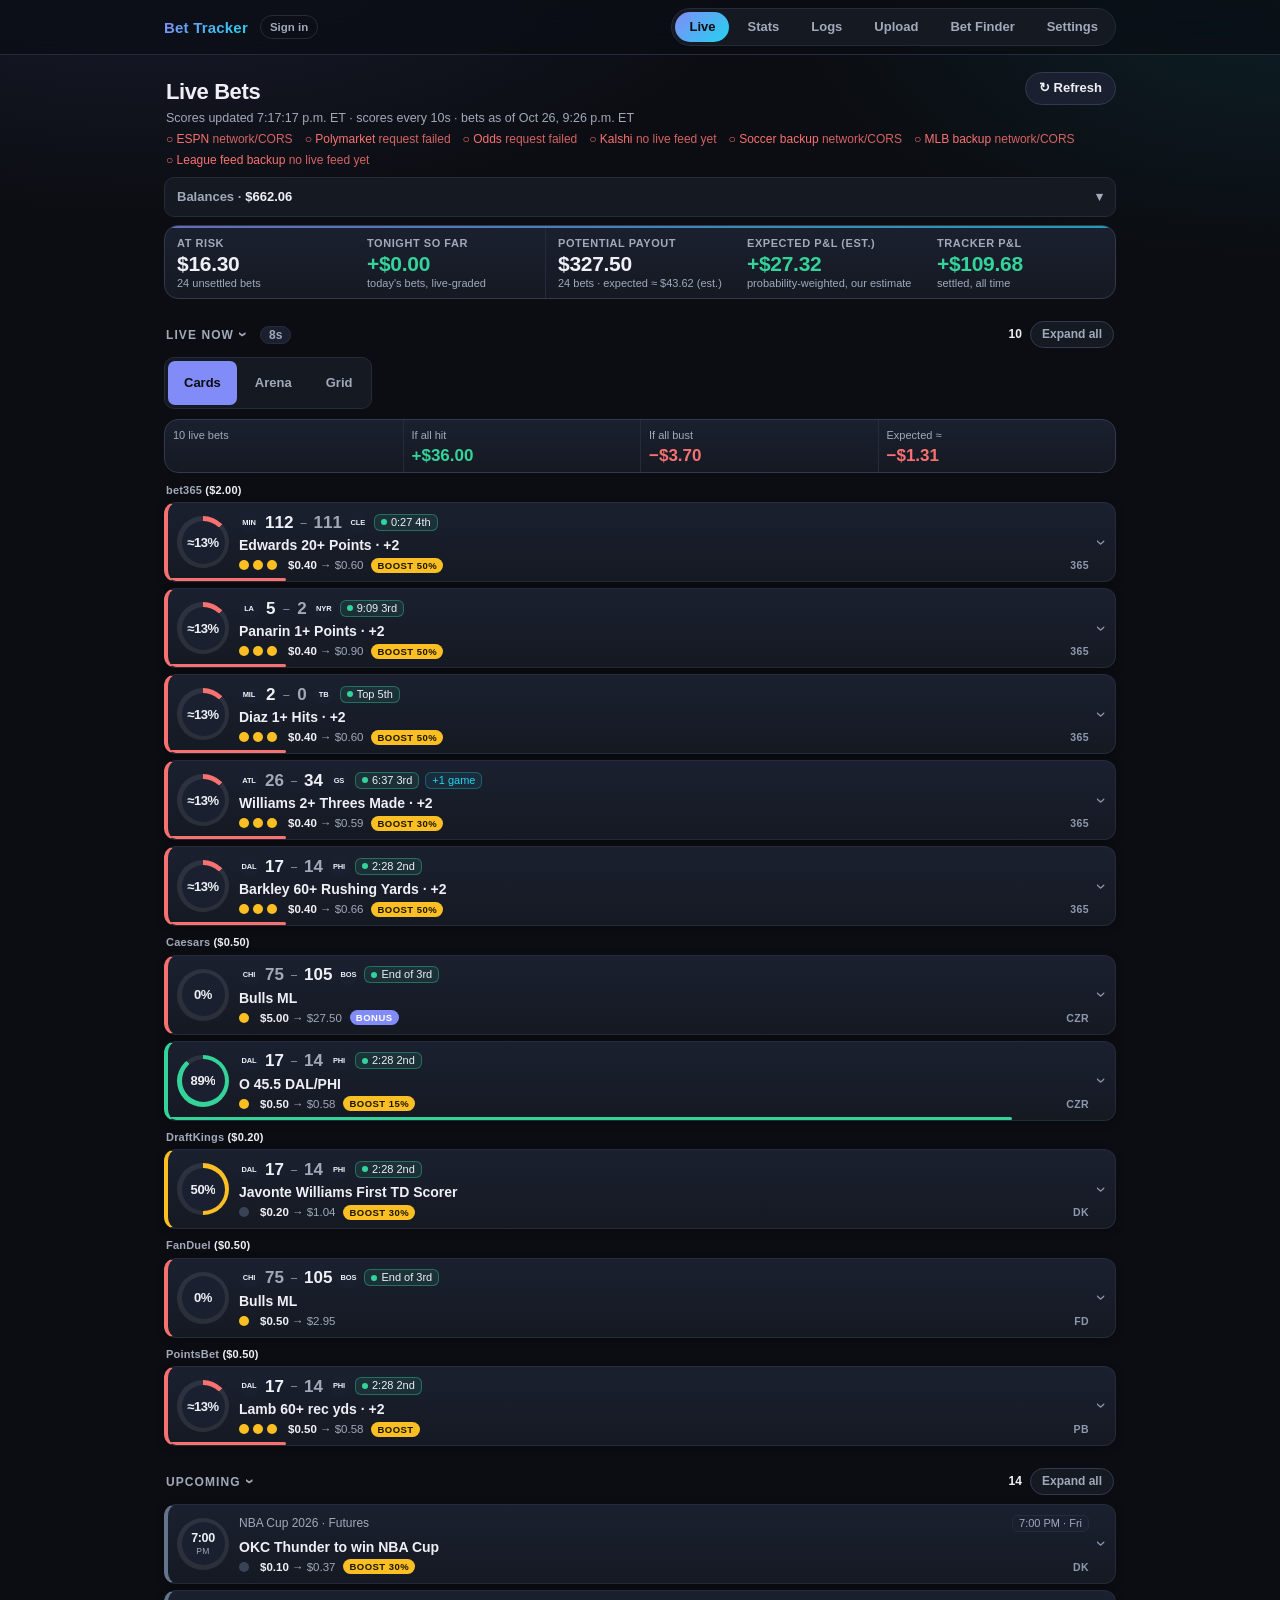
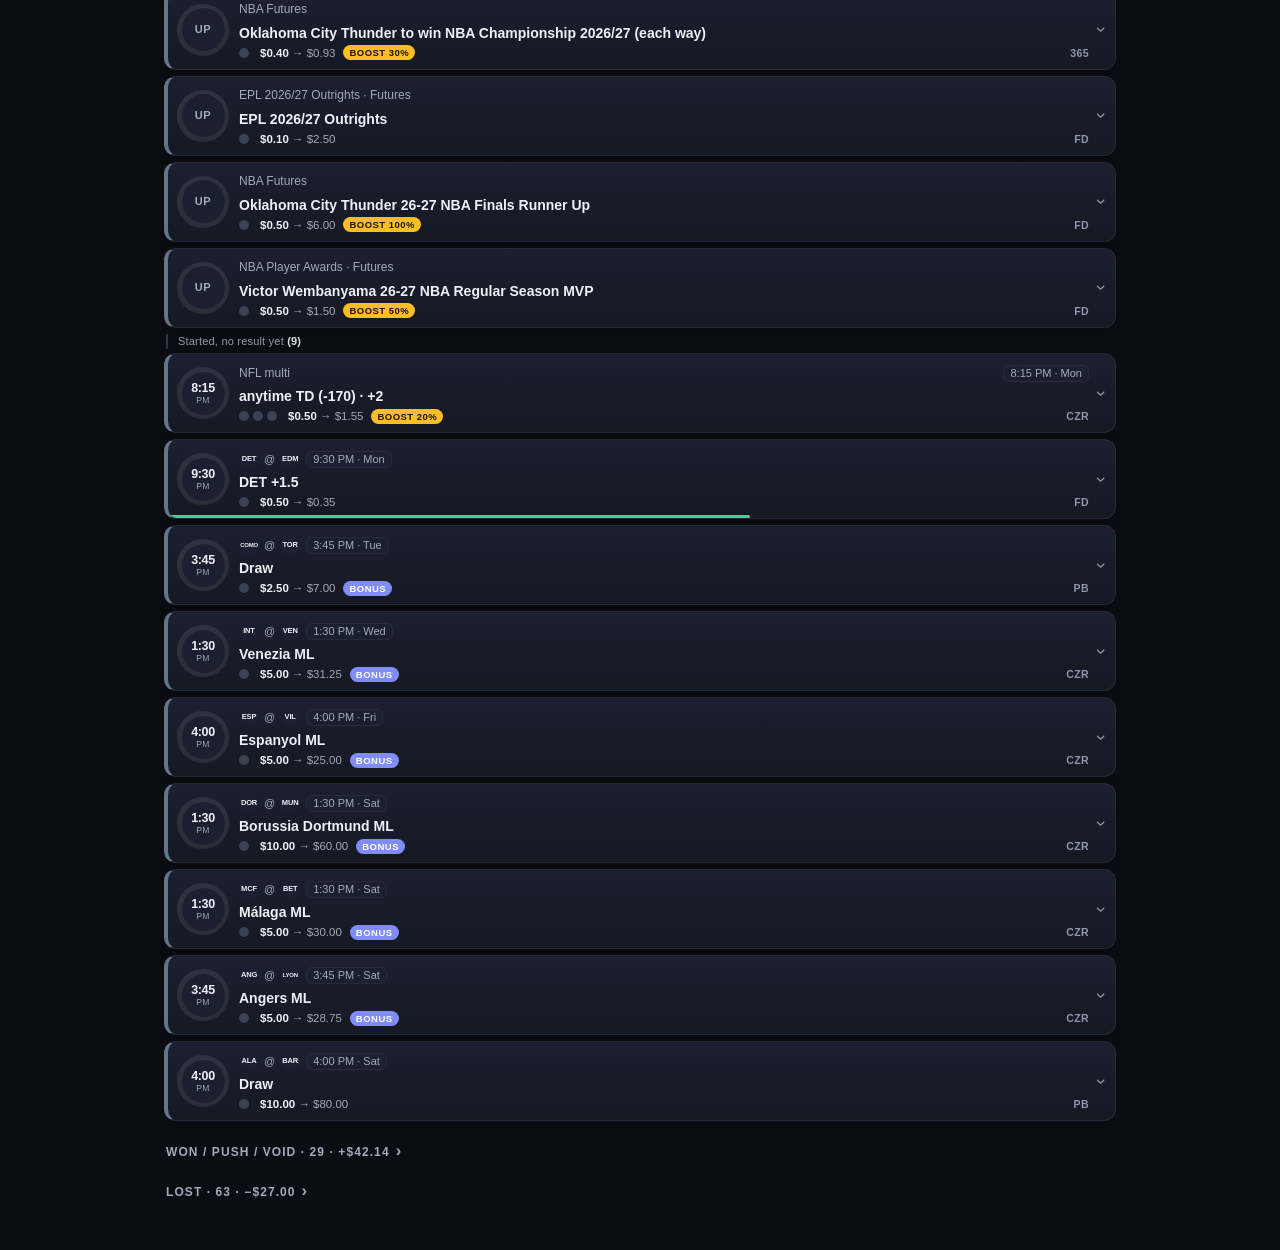
==== commit 48a2a31b: "Fix 'stat not found' prop legs: 'Threes Made' wording, and full first names must agree so Gabby Will" ====
--- a/index.html
+++ b/index.html
@@ -30,5 +30,5 @@
 <div class="sec settled" id="sec-won"><div class="h2row"><h2 class="sechead" data-sec="sec-won"><span class="hl" id="wonHead">Won / Push</span><span class="chev">›</span></h2><button class="xall" data-sec="sec-won"></button></div><div class="secbody"><div class="retain">Bets older than 5 days move to the <a href="log.html#archive">archive</a>.</div><div id="wonCards"></div><div id="won"></div></div></div>
 <div class="sec settled" id="sec-lost"><div class="h2row"><h2 class="sechead" data-sec="sec-lost"><span class="hl" id="lostHead">Lost</span><span class="chev">›</span></h2><button class="xall" data-sec="sec-lost"></button></div><div class="secbody"><div class="retain">Bets older than 5 days move to the <a href="log.html#archive">archive</a>.</div><div id="lostCards"></div><div id="lost"></div></div></div>
 </main>
-<script src="assets/vendor/supabase/supabase.js"></script><script src="assets/db.js?v=4"></script><script src="assets/home.js?v=20261026-3"></script>
+<script src="assets/vendor/supabase/supabase.js"></script><script src="assets/db.js?v=4"></script><script src="assets/home.js?v=20261027-1"></script>
 <script src="assets/ui-board.js?v=2"></script><script src="assets/ui-visuals.js?v=3"></script><script src="assets/ui-bets.js?v=4"></script><script src="assets/ui-header.js?v=2"></script><script src="assets/ui-slip.js?v=2"></script><script src="assets/ui-arena.js?v=3"></script></body></html>
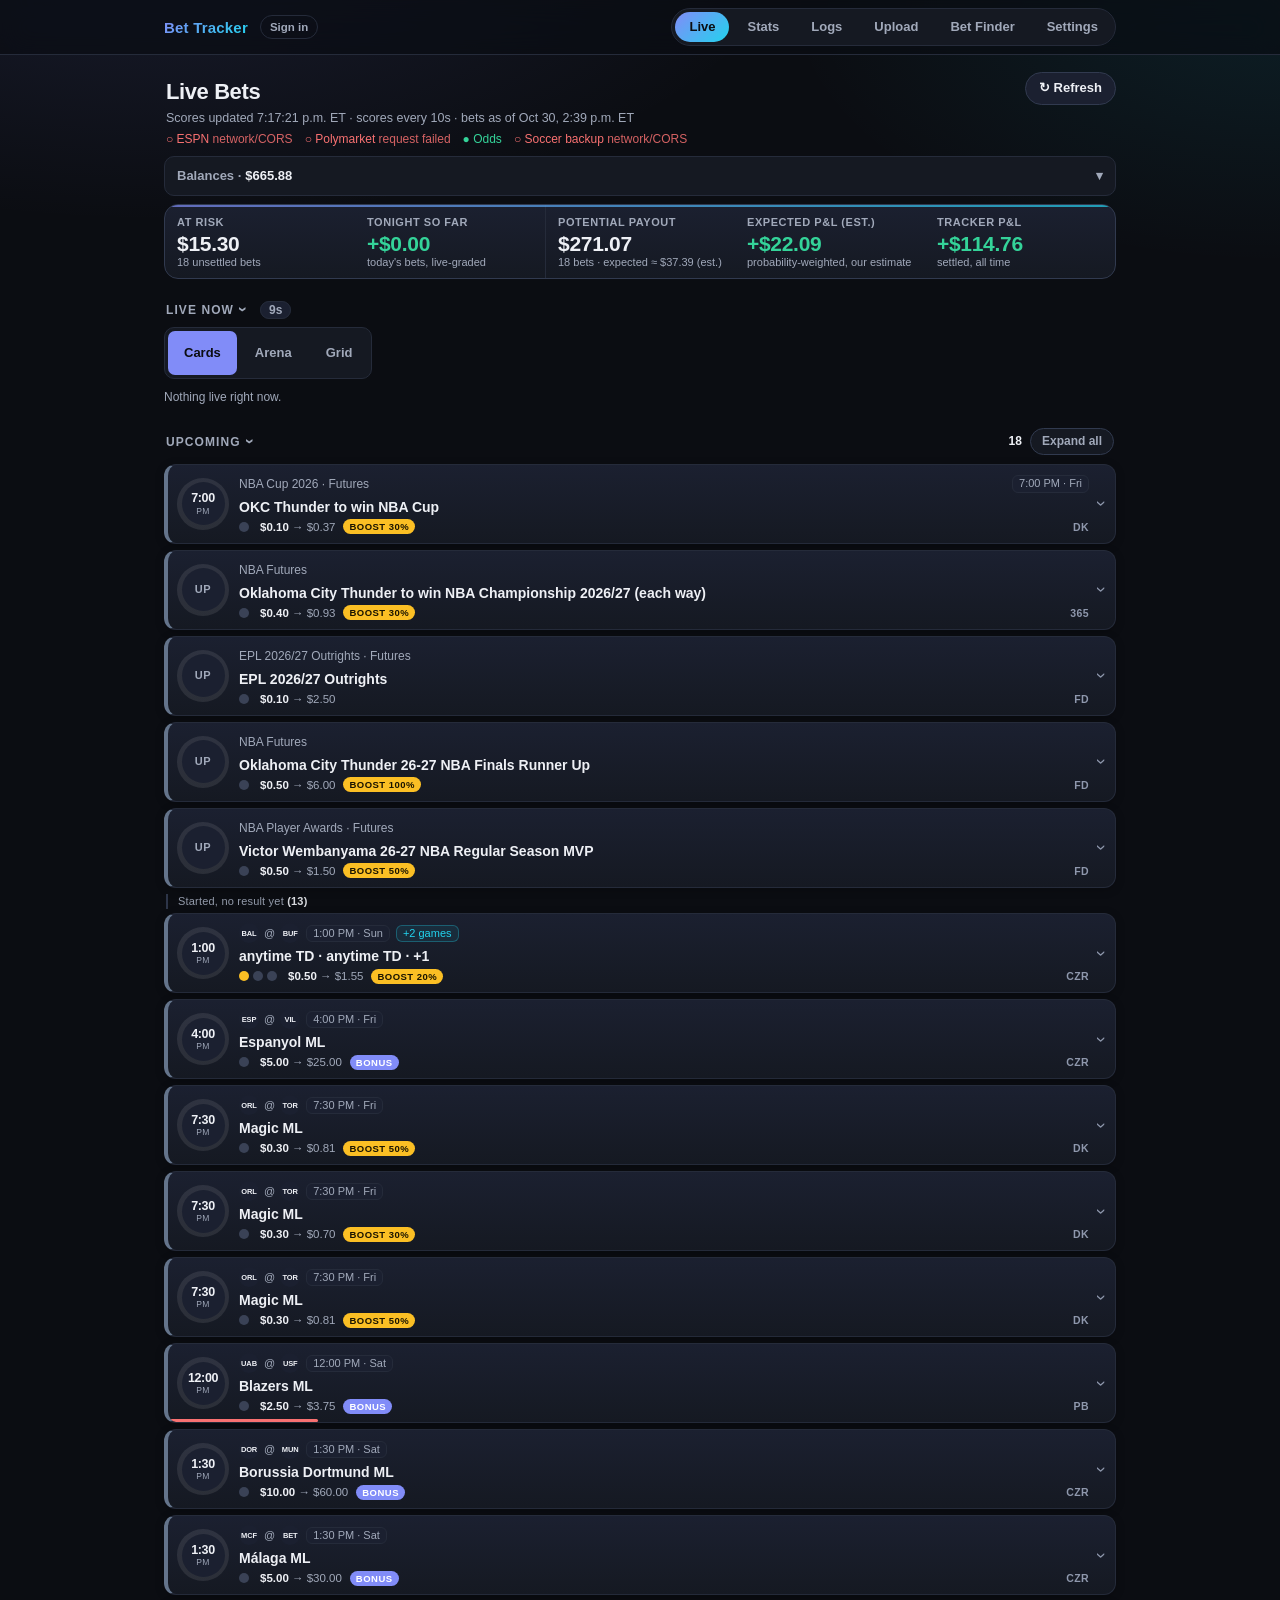
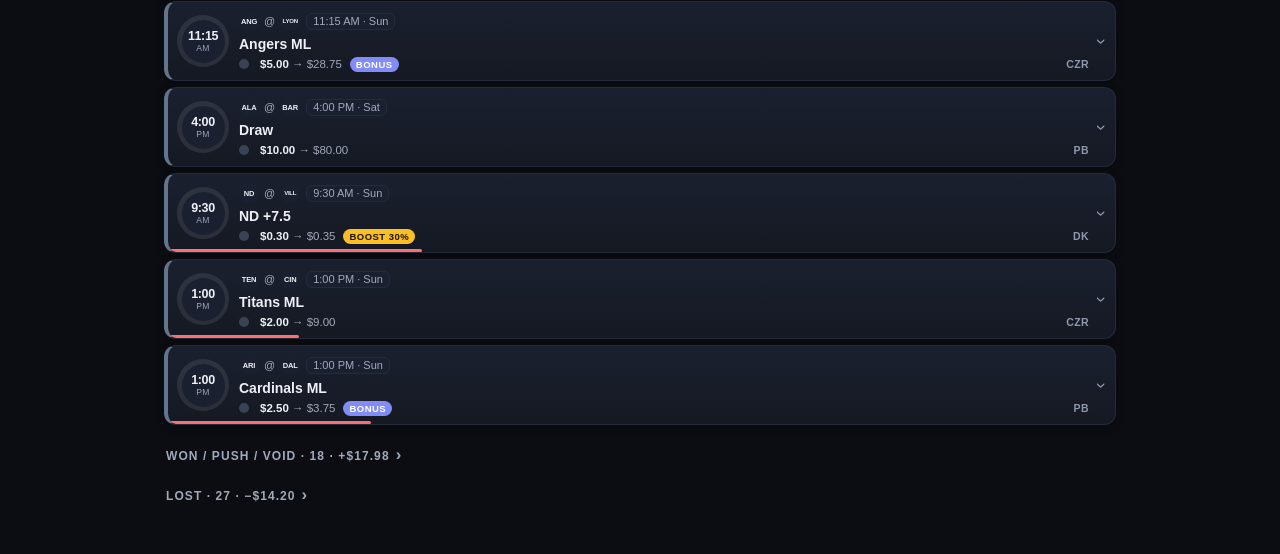
==== commit a7d747eb: "Outbox: finish and follow an upload on any page, with a nav status chip Upload hands the confirmed b" ====
--- a/index.html
+++ b/index.html
@@ -7,7 +7,7 @@
 <meta name="robots" content="noindex,nofollow">
 <meta name="theme-color" content="#0b0d12">
 <title>Live Bets</title>
-<link rel="stylesheet" href="assets/site.css?v=20261023-1">
+<link rel="stylesheet" href="assets/site.css?v=20261030-1">
 <link rel="stylesheet" href="assets/home.css">
 <link rel="stylesheet" href="assets/ui-board.css?v=2">
 <link rel="stylesheet" href="assets/ui-visuals.css?v=2">
@@ -30,5 +30,5 @@
 <div class="sec settled" id="sec-won"><div class="h2row"><h2 class="sechead" data-sec="sec-won"><span class="hl" id="wonHead">Won / Push</span><span class="chev">›</span></h2><button class="xall" data-sec="sec-won"></button></div><div class="secbody"><div class="retain">Bets older than 5 days move to the <a href="log.html#archive">archive</a>.</div><div id="wonCards"></div><div id="won"></div></div></div>
 <div class="sec settled" id="sec-lost"><div class="h2row"><h2 class="sechead" data-sec="sec-lost"><span class="hl" id="lostHead">Lost</span><span class="chev">›</span></h2><button class="xall" data-sec="sec-lost"></button></div><div class="secbody"><div class="retain">Bets older than 5 days move to the <a href="log.html#archive">archive</a>.</div><div id="lostCards"></div><div id="lost"></div></div></div>
 </main>
-<script src="assets/vendor/supabase/supabase.js"></script><script src="assets/db.js?v=4"></script><script src="assets/home.js?v=20261027-1"></script>
+<script src="assets/vendor/supabase/supabase.js"></script><script src="assets/db.js?v=4"></script><script src="assets/outbox.js?v=1"></script><script src="assets/home.js?v=20261027-1"></script>
 <script src="assets/ui-board.js?v=2"></script><script src="assets/ui-visuals.js?v=3"></script><script src="assets/ui-bets.js?v=4"></script><script src="assets/ui-header.js?v=2"></script><script src="assets/ui-slip.js?v=2"></script><script src="assets/ui-arena.js?v=3"></script></body></html>
--- a/assets/site.css
+++ b/assets/site.css
@@ -85,3 +85,5 @@
 @media(max-width:380px){.site-nav .links a{padding:6px 5px;font-size:12px}}
 .site-nav .acct{font-size:11.5px;font-weight:700;color:var(--mut);text-decoration:none;border:1px solid var(--line);border-radius:999px;padding:3px 9px;max-width:110px;overflow:hidden;text-overflow:ellipsis;white-space:nowrap}
 .site-nav .acct:hover{color:var(--txt)}
+.site-nav .ob-chip{font-size:11.5px;font-weight:700;text-decoration:none;border:1px solid var(--line);border-radius:999px;padding:3px 9px;white-space:nowrap;color:var(--push)}
+.site-nav .ob-chip.ok{color:var(--win)}.site-nav .ob-chip.bad{color:var(--lose);border-color:var(--lose)}
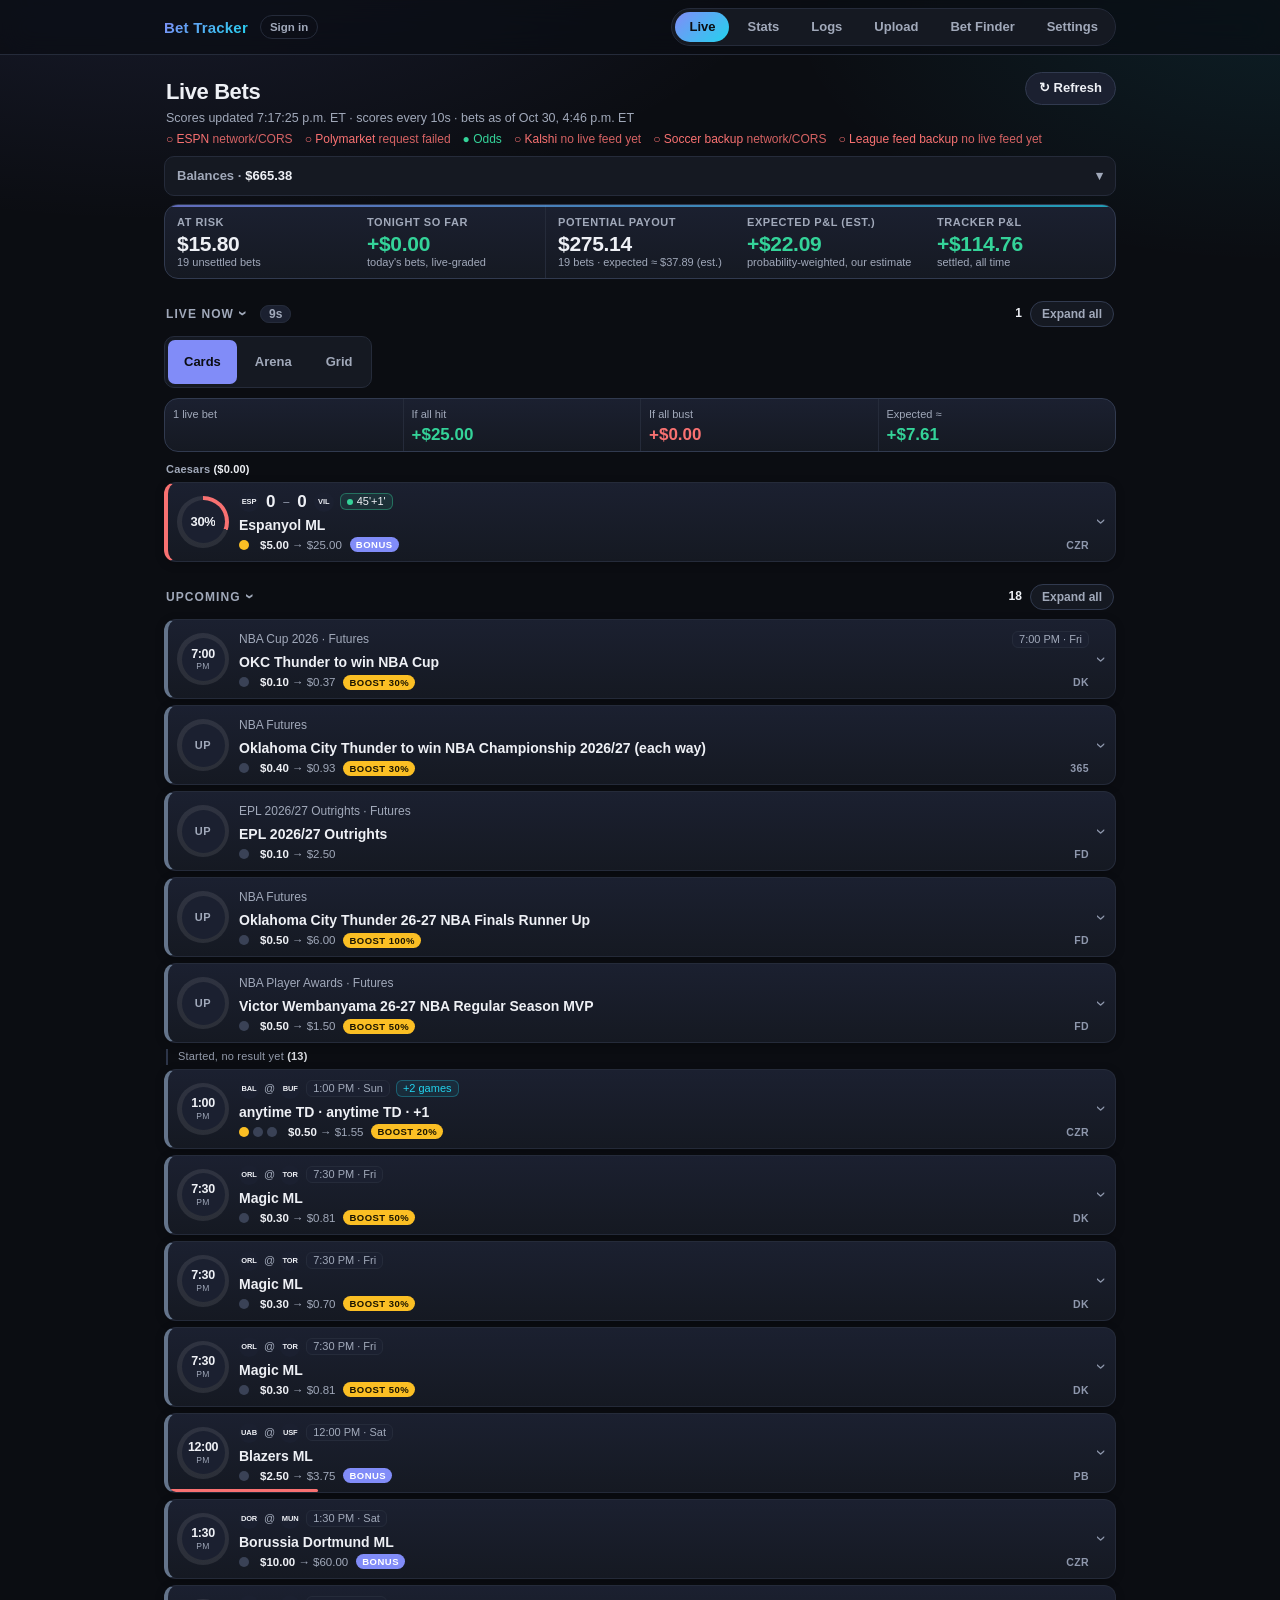
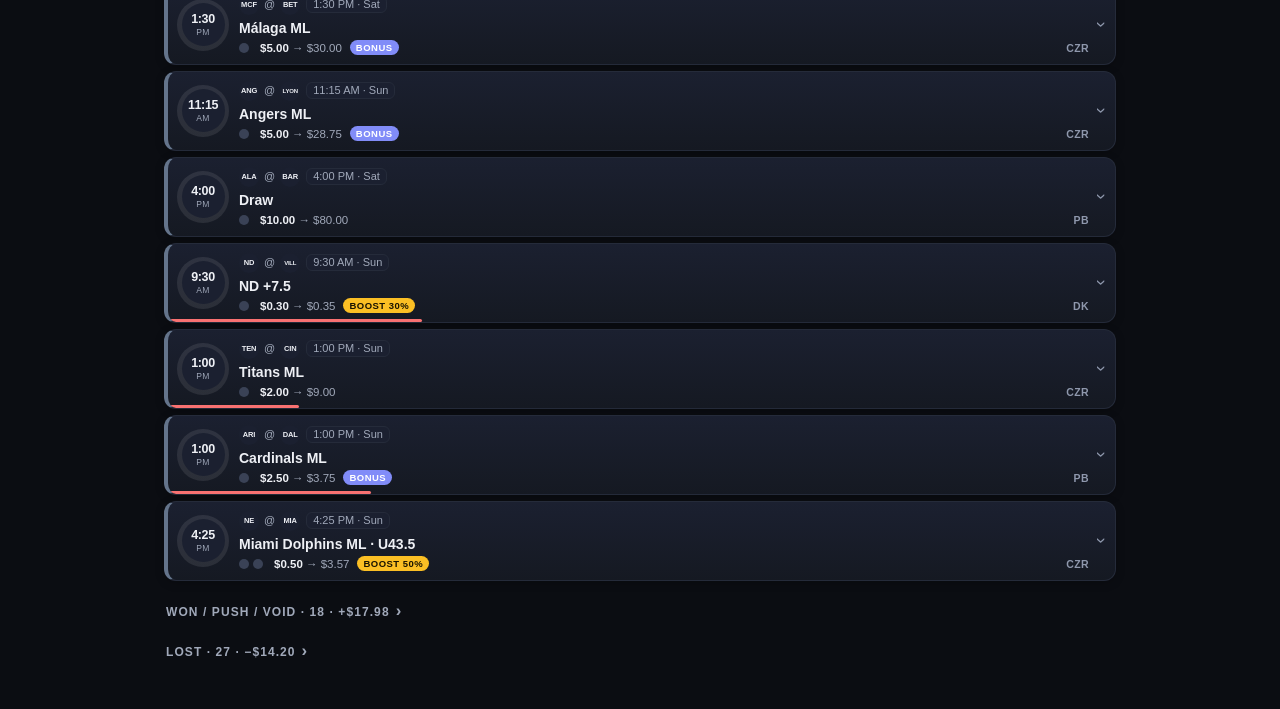
==== commit 08613ef1: "Read screenshots on the server (Supabase) so you can leave the Upload page Signed in, a picture goes" ====
--- a/index.html
+++ b/index.html
@@ -30,5 +30,5 @@
 <div class="sec settled" id="sec-won"><div class="h2row"><h2 class="sechead" data-sec="sec-won"><span class="hl" id="wonHead">Won / Push</span><span class="chev">›</span></h2><button class="xall" data-sec="sec-won"></button></div><div class="secbody"><div class="retain">Bets older than 5 days move to the <a href="log.html#archive">archive</a>.</div><div id="wonCards"></div><div id="won"></div></div></div>
 <div class="sec settled" id="sec-lost"><div class="h2row"><h2 class="sechead" data-sec="sec-lost"><span class="hl" id="lostHead">Lost</span><span class="chev">›</span></h2><button class="xall" data-sec="sec-lost"></button></div><div class="secbody"><div class="retain">Bets older than 5 days move to the <a href="log.html#archive">archive</a>.</div><div id="lostCards"></div><div id="lost"></div></div></div>
 </main>
-<script src="assets/vendor/supabase/supabase.js"></script><script src="assets/db.js?v=4"></script><script src="assets/outbox.js?v=1"></script><script src="assets/home.js?v=20261027-1"></script>
+<script src="assets/vendor/supabase/supabase.js"></script><script src="assets/db.js?v=4"></script><script src="assets/outbox.js?v=2"></script><script src="assets/home.js?v=20261027-1"></script>
 <script src="assets/ui-board.js?v=2"></script><script src="assets/ui-visuals.js?v=3"></script><script src="assets/ui-bets.js?v=4"></script><script src="assets/ui-header.js?v=2"></script><script src="assets/ui-slip.js?v=2"></script><script src="assets/ui-arena.js?v=3"></script></body></html>
